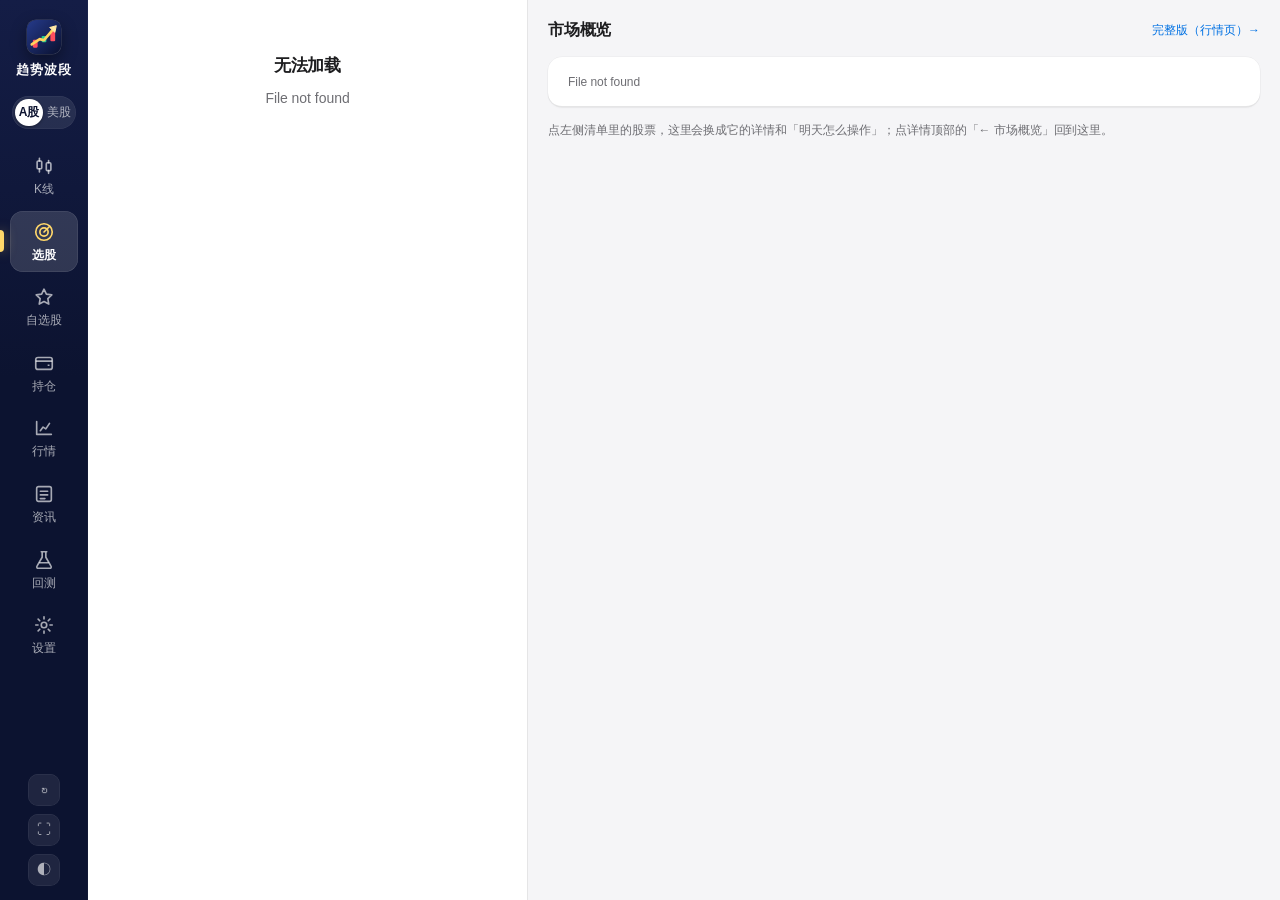
==== index.html @ 464e56fb "[FEAT]重做启动画面：一个镜头讲趋势波段，金光画出趋势线、K线依次长起、镜头拉远显出图标 - 开场约3秒，由脚本按时间逐帧绘制：光点沿趋势线推进，K线随光点依次长出，箭头点亮后镜头拉远，图标底板浮" ====
<!DOCTYPE html>
<html lang="zh-CN">
<head>
<meta charset="utf-8">
<meta name="viewport" content="width=device-width, initial-scale=1, viewport-fit=cover">
<title>股票 · 趋势波段</title>
<meta name="theme-color" content="#f2f4f8">
<meta name="author" content="林上升 &lt;linshangsheng1987@gmail.com&gt;">
<meta name="description" content="股票 · 趋势波段：A 股 + 美股的宽基择时、低风险组合与波段工具（个人研究，本地运行）。作者 林上升">
<link rel="manifest" href="manifest.json">
<link rel="icon" href="favicon.svg" type="image/svg+xml">
<link rel="alternate icon" href="icons/favicon-32.png" sizes="32x32" type="image/png">
<link rel="apple-touch-icon" href="icons/apple-touch-icon.png">
<link rel="stylesheet" href="css/style.css">
<style>
/* 从启动画面（splash.html）跳过来时：先盖一层与启动画面最后一帧完全一样的画面（图标 120px、名字 28px、同样的底色和位置），首屏渲染好再淡出，不会闪、也看不出换了页面 */
#boot { position: fixed; inset: 0; z-index: 9999; display: none; flex-direction: column; align-items: center; justify-content: center; gap: 22px;
  background: radial-gradient(900px 560px at 50% 42%, #16245a 0%, #0b1332 55%, #060a1c 100%); transition: opacity .6s ease; }
html.splash #boot { display: flex; }
#boot img { width: 120px; height: 120px; border-radius: 27.2px; box-shadow: 0 14px 34px rgba(0,0,0,.45), 0 0 48px rgba(255,190,80,.14); }
#boot b { height: 36px; line-height: 36px; font: 600 28px/36px "SF Pro Display", "Microsoft YaHei UI", "Microsoft YaHei", "PingFang SC", "Segoe UI", system-ui, sans-serif; letter-spacing: .24em; padding-left: .24em; color: #f5f6fa; }
#boot.hide { opacity: 0; pointer-events: none; }
@media (max-width: 640px) { #boot img { width: 104px; height: 104px; border-radius: 23.6px; } #boot b { font-size: 24px; } }
</style>
<script>
if (/[?&]splash=1/.test(location.search)) {
  document.documentElement.classList.add('splash');
  setTimeout(function () { var b = document.getElementById('boot'); if (b) b.classList.add('hide'); }, 6000);   // 兜底：脚本出错也不会一直挡着
}
</script>
</head>
<body>
<div id="boot" aria-hidden="true"><img src="icon.svg" alt=""><b>趋势波段</b></div>
<div id="app" class="app" data-view="screener">
  <nav class="nav" id="nav" aria-label="主导航">
    <div class="brand" title="股票 · 趋势波段 · 作者 林上升（点这里看「关于」）" role="button" tabindex="0">
      <img src="favicon.svg" width="24" height="24" alt="" aria-hidden="true">
      <span>趋势波段</span>
    </div>
    <div class="market-switch" role="tablist" aria-label="市场">
      <button data-market="CN" class="on" role="tab">A股</button>
      <button data-market="US" role="tab">美股</button>
    </div>
    <a href="#/kline" data-nav="kline"><i data-ico="candle"></i><span>K线</span></a>
    <a href="#/screener" data-nav="screener"><i data-ico="radar"></i><span>选股</span></a>
    <a href="#/watchlist" data-nav="watchlist"><i data-ico="star"></i><span>自选股</span></a>
    <a href="#/portfolio" data-nav="portfolio"><i data-ico="wallet"></i><span>持仓</span></a>
    <a href="#/market" data-nav="market"><i data-ico="chart"></i><span>行情</span></a>
    <a href="#/news" data-nav="news"><i data-ico="news"></i><span>资讯</span></a>
    <a href="#/backtest" data-nav="backtest"><i data-ico="flask"></i><span>回测</span></a>
    <a href="#/settings" data-nav="settings"><i data-ico="gear"></i><span>设置</span></a>
    <div class="nav-foot">
      <span class="badge demo" id="demo-badge" hidden title="当前使用合成演示数据，不代表真实行情">演示数据</span>
      <button class="icon-btn" id="reload-btn" title="刷新页面（软件更新后点这里，不用 Ctrl+F5）" aria-label="刷新页面">↻</button>
      <button class="icon-btn" id="fs-btn" title="全屏" aria-label="切换全屏">⛶</button>
      <button class="icon-btn" id="theme-btn" title="切换深色 / 浅色" aria-label="切换主题">◐</button>
    </div>
  </nav>

  <main class="main" id="main">
    <section class="col-list" id="col-list"></section>
    <section class="col-detail" id="col-detail"></section>
    <section class="col-page" id="col-page"></section>
  </main>
</div>
<div id="toast-root" aria-live="polite"></div>
<div id="modal-root"></div>

<script src="vendor/lightweight-charts.standalone.production.js"></script>
<script type="module" src="js/app.js"></script>
</body>
</html>
---- css/style.css ----
/* 股票 App · 趋势波段 —— 手写 CSS，变量管理主题与涨跌色（需求书 4.4）
   涨跌配色随市场自适应：A股 红涨绿跌、美股 绿涨红跌；设置页可改为全局统一。涨跌始终配 +/- 符号，颜色只作辅助。
   视觉语言：深海军蓝导航栏（呼应 Logo 的海军蓝 + 金色）、浅灰画布 + 白色卡片、苹果蓝主色、半透明灰填充的控件、0.5px 发丝线、弹性缓动。
   层级：--canvas（页面底）< --bg（卡片 / 图表底，图表直接读 --bg）< --panel / --field（卡片里的次级底 / 控件填充）。
   圆角同心：卡片 14 → 卡片里的块 10 → 控件 8。 */
:root {
  color-scheme: light;
  --canvas: #f5f5f7; --canvas-glass: rgba(245,245,247,.82); --bg: #ffffff; --bg-glass: rgba(255,255,255,.80);
  --panel: #f6f6f8; --panel-2: #ececf0; --field: rgba(118,118,128,.12); --field-2: rgba(118,118,128,.20);
  --line: rgba(60,60,67,.13); --line-strong: rgba(60,60,67,.24);
  --text: #1d1d1f; --muted: #6e6e73; --faint: #a1a1a6; --accent: #0071e3; --accent-ink: #0058b9; --accent-soft: rgba(0,113,227,.10);
  --red: #d42a2d; --green: #0a8465; --flat: #8e8e93;      /* 红 / 绿 = 市场涨跌色（都压深到对比度 ≥ 4.5，小字在强光下也看得清）；「出错 / 风险」另用 --danger，不和 A 股的「涨」混在一起 */
  --red-soft: rgba(212,42,45,.10); --green-soft: rgba(10,132,101,.11); --good-soft: var(--green-soft);
  --danger: #b5124f; --bad-soft: rgba(181,18,79,.10);
  --warn: #b45309; --warn-soft: rgba(217,119,6,.12);
  --radius: 14px; --radius-sm: 10px; --radius-xs: 8px;
  --ring: 0 0 0 .5px rgba(0,0,0,.05);
  --shadow-sm: var(--ring), 0 1px 2px rgba(0,0,0,.04);
  --shadow: var(--ring), 0 2px 6px rgba(0,0,0,.05), 0 14px 36px rgba(0,0,0,.10);
  --seg-thumb: #ffffff; --seg-shadow: 0 1px 3px rgba(0,0,0,.14), 0 0 0 .5px rgba(0,0,0,.05);
  --font: -apple-system, BlinkMacSystemFont, "SF Pro Text", "Segoe UI Variable Text", "Segoe UI", "PingFang SC", "Microsoft YaHei UI", "Microsoft YaHei", "Noto Sans CJK SC", sans-serif;
  --mono: ui-monospace, "SF Mono", Consolas, monospace;
  --nav-bg: #0c1330; --nav-bg-2: #141d46; --nav-text: rgba(255,255,255,.64); --nav-hover: rgba(255,255,255,.08); --nav-on: rgba(255,255,255,.14); --gold: #ffd76a;
  --nav-w: 88px; --list-w: 440px;
  --ease: cubic-bezier(.32,.72,0,1); --spring: cubic-bezier(.34,1.4,.64,1);
  --hair: 1px;
}
@media (min-resolution: 2dppx) { :root { --hair: .5px; } }                     /* 高分屏用 0.5px 发丝线（苹果的细线质感） */
:root[data-theme="dark"] {
  color-scheme: dark;
  --canvas: #000000; --canvas-glass: rgba(0,0,0,.78); --bg: #1c1c1e; --bg-glass: rgba(28,28,30,.78);
  --panel: #242426; --panel-2: #2c2c2e; --field: rgba(118,118,128,.24); --field-2: rgba(118,118,128,.36);
  --line: rgba(255,255,255,.11); --line-strong: rgba(255,255,255,.22);
  --text: #f5f5f7; --muted: #9a9aa1; --faint: #636366; --accent: #3395ff; --accent-ink: #7ab8ff; --accent-soft: rgba(51,149,255,.17);
  --red: #ff6369; --green: #30d1a4; --flat: #8e8e93;
  --warn: #f0b14f; --warn-soft: rgba(240,177,79,.16); --red-soft: rgba(255,99,105,.16); --green-soft: rgba(48,209,164,.16); --good-soft: rgba(48,209,164,.16);
  --danger: #ff6b9a; --bad-soft: rgba(255,107,154,.16);
  --ring: 0 0 0 .5px rgba(255,255,255,.08);
  --shadow-sm: var(--ring); --shadow: var(--ring), 0 14px 40px rgba(0,0,0,.65);
  --seg-thumb: #636366; --seg-shadow: 0 1px 3px rgba(0,0,0,.4);
  --nav-bg: #05081a; --nav-bg-2: #0d1431;
}
/* 涨跌语义：data-up="red"（红涨绿跌）| "green"（绿涨红跌）；由 app.js 按市场 / 设置写入 */
:root, :root[data-up="red"] { --up: var(--red); --down: var(--green); --up-soft: var(--red-soft); --down-soft: var(--green-soft); }
:root[data-up="green"] { --up: var(--green); --down: var(--red); --up-soft: var(--green-soft); --down-soft: var(--red-soft); }

* { box-sizing: border-box; scrollbar-width: thin; scrollbar-color: var(--line-strong) transparent; -webkit-tap-highlight-color: transparent; }
*::-webkit-scrollbar { width: 10px; height: 10px; } *::-webkit-scrollbar-thumb { background: var(--line-strong); border-radius: 5px; border: 3px solid transparent; background-clip: content-box; }
*::-webkit-scrollbar-thumb:hover { background: var(--faint); background-clip: content-box; } *::-webkit-scrollbar-track { background: transparent; }
::selection { background: var(--accent-soft); }
html, body { height: 100%; margin: 0; }
html { -webkit-text-size-adjust: 100%; text-size-adjust: 100%; }
body { background: var(--canvas); color: var(--text); font: 14px/1.55 var(--font); letter-spacing: -.003em; -webkit-font-smoothing: antialiased; -moz-osx-font-smoothing: grayscale;
  font-variant-numeric: tabular-nums; text-rendering: optimizeLegibility; caret-color: var(--accent); }
button, input, select, textarea { font: inherit; color: inherit; letter-spacing: inherit; }
button { -webkit-user-select: none; user-select: none; touch-action: manipulation; }
a { color: var(--accent); text-decoration: none; touch-action: manipulation; }
a:hover { text-decoration: underline; text-underline-offset: 2.5px; text-decoration-thickness: 1px; }
:focus-visible { outline: 3px solid color-mix(in srgb, var(--accent) 38%, transparent); outline-offset: 1px; border-radius: 6px; }
.num, td.num, .tabnum { font-variant-numeric: tabular-nums; font-feature-settings: "tnum"; }
.up { color: var(--up); } .down { color: var(--down); } .flat { color: var(--flat); }
.muted { color: var(--muted); } .faint { color: var(--faint); } .small { font-size: 12px; } .tiny { font-size: 11px; }
.hidden, [hidden] { display: none !important; }
.row { display: flex; align-items: center; gap: 8px; } .row.wrap { flex-wrap: wrap; } .row.between { justify-content: space-between; }
.grow { flex: 1; min-width: 0; } .gap-s { gap: 4px; } .gap-l { gap: 16px; }
.mt { margin-top: 14px; } .mt-s { margin-top: 6px; } .mb { margin-bottom: 14px; }
p, .hint, .alert, .empty { text-wrap: pretty; } h1, h2, h3, .empty .big { text-wrap: balance; }

/* ---------- 布局：三栏（导航 / 列表 / 详情） ---------- */
.app { display: grid; grid-template-columns: var(--nav-w) 1fr; height: 100vh; height: 100dvh; }
.nav { display: flex; flex-direction: column; gap: 4px; padding: 14px 10px; background: linear-gradient(180deg, var(--nav-bg-2) 0%, var(--nav-bg) 42%); overflow-y: auto; color: var(--nav-text); scrollbar-width: none;
  box-shadow: inset -.5px 0 0 rgba(255,255,255,.06); }
.nav::-webkit-scrollbar { display: none; }
.brand { display: flex; flex-direction: column; align-items: center; gap: 7px; font-weight: 700; font-size: 12.5px; letter-spacing: .1em; padding: 6px 4px 12px; color: #fff; cursor: pointer; border-radius: var(--radius-sm); transition: background .2s var(--ease); }
.brand:hover { background: var(--nav-hover); }
.brand svg { color: var(--gold); flex: none; }
.brand img { display: block; border-radius: 9px; flex: none; width: 34px; height: 34px; box-shadow: 0 0 0 .5px rgba(255,255,255,.2), 0 6px 16px rgba(0,0,0,.4); }
.market-switch { display: grid; grid-template-columns: 1fr 1fr; gap: 2px; background: rgba(255,255,255,.09); border-radius: 999px; padding: 3px; margin: 0 2px 12px; box-shadow: inset 0 0 0 .5px rgba(255,255,255,.08); }
.market-switch button { border: 0; background: transparent; padding: 4px 0; border-radius: 999px; cursor: pointer; font-size: 12px; color: var(--nav-text); transition: background .25s var(--ease), color .2s, box-shadow .25s; }
.market-switch button:hover { color: #fff; }
.market-switch button.on { background: #fff; color: #0c1330; font-weight: 700; box-shadow: 0 1px 3px rgba(0,0,0,.35); }
.nav a { position: relative; display: flex; flex-direction: column; align-items: center; gap: 3px; padding: 10px 4px 8px; border-radius: 13px; color: var(--nav-text); font-size: 12px; text-decoration: none; transition: background .2s var(--ease), color .2s, transform .12s; }
.nav a i { width: 22px; height: 22px; display: block; transition: transform .25s var(--spring); }
.nav a:hover { background: var(--nav-hover); color: #fff; text-decoration: none; }
.nav a:hover i { transform: translateY(-1px); }
.nav a:active { transform: scale(.96); }
.nav a.on { background: var(--nav-on); color: #fff; font-weight: 700; box-shadow: inset 0 0 0 .5px rgba(255,255,255,.14); }
.nav a.on i { color: var(--gold); }
.nav a.on::before { content: ''; position: absolute; left: -10px; top: 50%; width: 4px; height: 22px; margin-top: -11px; border-radius: 0 4px 4px 0; background: var(--gold); box-shadow: 0 0 12px rgba(255,215,106,.55); }
.nav a:focus-visible { outline-color: rgba(255,215,106,.7); }
.nav-foot { margin-top: auto; display: flex; flex-direction: column; align-items: center; gap: 8px; padding-top: 12px; }
.icon-btn { border: 0; background: rgba(255,255,255,.08); width: 32px; height: 32px; border-radius: 10px; cursor: pointer; color: var(--nav-text); transition: background .2s var(--ease), color .2s, transform .12s; box-shadow: inset 0 0 0 .5px rgba(255,255,255,.1); }
.icon-btn:hover { color: #fff; background: rgba(255,255,255,.16); } .icon-btn:active { transform: scale(.93); }

.main { display: grid; min-width: 0; min-height: 0; height: 100vh; height: 100dvh; overflow: hidden; }
[data-layout="split"] .main { grid-template-columns: minmax(320px, var(--list-w)) 1fr; }
[data-layout="page"] .main { grid-template-columns: 1fr; }
.col-list, .col-detail, .col-page { min-width: 0; min-height: 0; overflow-y: auto; overscroll-behavior: contain; -webkit-overflow-scrolling: touch; }
.col-list { background: var(--bg); border-right: var(--hair) solid var(--line); }
.col-detail, .col-page { background: var(--canvas); }
[data-layout="split"] .col-page, [data-layout="page"] .col-list, [data-layout="page"] .col-detail { display: none; }
.pane-head { position: sticky; top: 0; z-index: 5; background: var(--bg-glass); -webkit-backdrop-filter: saturate(1.8) blur(20px); backdrop-filter: saturate(1.8) blur(20px); border-bottom: var(--hair) solid var(--line); padding: 14px 18px; }
[data-layout="page"] .pane-head, .col-detail .pane-head { background: var(--canvas-glass); }
.pane-body { padding: 18px 20px 56px; animation: rise .42s var(--ease) both; }
@keyframes rise { from { opacity: 0; transform: translateY(8px); } }
h1, h2, h3 { margin: 0; font-weight: 700; } h1 { font-size: 22px; letter-spacing: -.022em; line-height: 1.25; } h2 { font-size: 16px; letter-spacing: -.014em; } h3 { font-size: 12px; color: var(--muted); font-weight: 600; letter-spacing: .02em; }
.page { max-width: 1200px; margin: 0 auto; }

/* ---------- 组件 ---------- */
.card { background: var(--bg); border-radius: var(--radius); padding: 16px 18px; box-shadow: var(--shadow-sm); }
.card.soft { background: var(--panel); box-shadow: none; }
.card + .card { margin-top: 14px; }
.card-title { display: flex; align-items: center; justify-content: space-between; margin-bottom: 12px; gap: 8px; }
.grid { display: grid; gap: 14px; } .grid.c2 { grid-template-columns: repeat(2, 1fr); } .grid.c3 { grid-template-columns: repeat(3, 1fr); } .grid.c4 { grid-template-columns: repeat(4, 1fr); }
.kv { display: flex; flex-direction: column; gap: 2px; } .kv .k { font-size: 11.5px; color: var(--muted); letter-spacing: .01em; } .kv .v { font-size: 16px; font-weight: 700; letter-spacing: -.012em; }

/* 按钮：默认 = 灰色半透明填充（跟随背景），主按钮 = 实心苹果蓝 */
.btn { border: 0; background: var(--field); color: var(--text); padding: 6px 14px; border-radius: var(--radius-xs); cursor: pointer; font-size: 13px; font-weight: 500; line-height: 1.45; transition: background .18s var(--ease), transform .12s var(--ease), filter .18s, opacity .18s; }
.btn:hover { background: var(--field-2); } .btn:active { transform: scale(.97); } .btn:disabled { opacity: .45; cursor: not-allowed; transform: none; }
.btn.primary { background: var(--accent); color: #fff; font-weight: 600; box-shadow: 0 1px 2px color-mix(in srgb, var(--accent) 45%, transparent), inset 0 .5px 0 rgba(255,255,255,.25); }
.btn.primary:hover { background: var(--accent); filter: brightness(1.08); }
.btn.danger { color: var(--danger); } .btn.sm { padding: 3px 10px; font-size: 12px; border-radius: 7px; } .btn.ghost { background: transparent; color: var(--muted); }
.btn.ghost:hover { color: var(--text); background: var(--field); }
a.btn { display: inline-block; text-decoration: none; }

/* 输入：灰色填充、无描边，聚焦时出现苹果蓝外圈 */
input[type=text], input[type=number], input[type=date], input[type=password], input[type=search], select, textarea {
  border: var(--hair) solid transparent; background: var(--field); border-radius: var(--radius-xs); padding: 6px 10px; min-width: 0; min-height: 31px; transition: border-color .18s, box-shadow .18s, background .18s; }
input[type=text]:hover, input[type=number]:hover, input[type=date]:hover, input[type=password]:hover, input[type=search]:hover, select:hover, textarea:hover { background: var(--field-2); }
input:focus, select:focus, textarea:focus { outline: none; border-color: var(--accent); background: var(--bg); box-shadow: 0 0 0 3.5px var(--accent-soft); }
input::placeholder, textarea::placeholder { color: var(--faint); }
select { appearance: none; -webkit-appearance: none; padding-right: 28px; cursor: pointer;
  background-image: url("data:image/svg+xml,%3Csvg xmlns='http://www.w3.org/2000/svg' width='10' height='6' fill='none' stroke='%238e8e93' stroke-width='1.6' stroke-linecap='round' stroke-linejoin='round'%3E%3Cpath d='M1 1l4 4 4-4'/%3E%3C/svg%3E");
  background-repeat: no-repeat; background-position: right 10px center; }
select:focus { background-image: url("data:image/svg+xml,%3Csvg xmlns='http://www.w3.org/2000/svg' width='10' height='6' fill='none' stroke='%238e8e93' stroke-width='1.6' stroke-linecap='round' stroke-linejoin='round'%3E%3Cpath d='M1 1l4 4 4-4'/%3E%3C/svg%3E"); background-repeat: no-repeat; background-position: right 10px center; }
label.f { display: flex; flex-direction: column; gap: 5px; font-size: 12px; color: var(--muted); }
label.chk { display: inline-flex; align-items: center; gap: 7px; font-size: 13px; color: var(--text); cursor: pointer; }
input[type=checkbox], input[type=radio] { appearance: none; -webkit-appearance: none; flex: none; width: 17px; height: 17px; margin: 0; display: inline-grid; place-content: center; cursor: pointer;
  background: var(--bg); border: 1.5px solid var(--line-strong); border-radius: 5px; transition: background .15s, border-color .15s, transform .12s var(--spring); }
input[type=radio] { border-radius: 50%; }
input[type=checkbox]:hover, input[type=radio]:hover { border-color: var(--faint); } input[type=checkbox]:active, input[type=radio]:active { transform: scale(.9); }
input[type=checkbox]:checked, input[type=radio]:checked { background: var(--accent); border-color: var(--accent); }
input[type=checkbox]:checked::after { content: ''; width: 9px; height: 5px; border-left: 2px solid #fff; border-bottom: 2px solid #fff; transform: rotate(-45deg) translate(.5px, -.5px); }
input[type=radio]:checked::after { content: ''; width: 6px; height: 6px; border-radius: 50%; background: #fff; }
input[type=checkbox]:disabled, input[type=radio]:disabled { opacity: .45; cursor: not-allowed; }
input[type=checkbox]:focus-visible, input[type=radio]:focus-visible { outline-offset: 2px; border-radius: 5px; }
input[type=radio]:focus-visible { border-radius: 50%; }

.badge { display: inline-block; padding: 1px 8px; border-radius: 999px; font-size: 11.5px; line-height: 1.6; font-weight: 500; background: var(--field); color: var(--muted); white-space: nowrap; }
.badge.ok { background: var(--good-soft); color: var(--green); } .badge.warn { background: var(--warn-soft); color: var(--warn); }
.badge.bad { background: var(--bad-soft); color: var(--danger); } .badge.demo { background: var(--gold); color: #4a3500; font-weight: 700; }
.badge.accent { background: var(--accent-soft); color: var(--accent-ink); }
.tag { display: inline-block; padding: 0 7px; border-radius: 5px; font-size: 11px; line-height: 1.7; background: var(--accent-soft); color: var(--accent-ink); margin: 1px 3px 1px 0; white-space: nowrap; }
.tag.gray { background: var(--field); color: var(--muted); }
.tabs { display: flex; gap: 2px; border-bottom: var(--hair) solid var(--line); margin-bottom: 14px; overflow-x: auto; overflow-y: hidden; scrollbar-width: none; } .tabs::-webkit-scrollbar { display: none; }
.tabs button { position: relative; border: 0; background: transparent; padding: 9px 14px; cursor: pointer; color: var(--muted); white-space: nowrap; font-size: 13.5px; transition: color .2s; }
.tabs button::after { content: ''; position: absolute; left: 10px; right: 10px; bottom: 0; height: 2.5px; border-radius: 2px 2px 0 0; background: var(--accent); transform: scaleX(0); transition: transform .3s var(--ease); }
.tabs button:hover { color: var(--text); }
.tabs button.on { color: var(--text); font-weight: 700; } .tabs button.on::after { transform: scaleX(1); }
.seg { display: inline-flex; background: var(--field); border-radius: 9px; padding: 2px; }
.seg button { border: 0; background: transparent; padding: 3px 12px; border-radius: 7px; cursor: pointer; font-size: 12px; color: var(--muted); transition: background .22s var(--ease), color .2s, box-shadow .22s; }
.seg button:hover { color: var(--text); }
.seg button.on { background: var(--seg-thumb); color: var(--text); box-shadow: var(--seg-shadow); font-weight: 600; }
.alert { padding: 11px 15px; border-radius: var(--radius-sm); font-size: 13px; background: var(--panel); line-height: 1.6; }
.alert.warn { background: var(--warn-soft); color: var(--text); } .alert.bad { background: var(--bad-soft); }
.alert.ok { background: var(--good-soft); } .alert.info { background: var(--accent-soft); }
.empty { text-align: center; color: var(--muted); padding: 52px 24px; line-height: 1.7; } .empty .big { font-size: 17px; font-weight: 700; letter-spacing: -.014em; color: var(--text); margin-bottom: 6px; }
.spinner { width: 14px; height: 14px; border: 2px solid var(--field-2); border-top-color: var(--muted); border-radius: 50%; animation: spin .7s linear infinite; display: inline-block; vertical-align: -2px; }
@keyframes spin { to { transform: rotate(360deg); } }
.progress { height: 6px; background: var(--field); border-radius: 3px; overflow: hidden; } .progress > div { height: 100%; background: var(--accent); border-radius: 3px; transition: width .4s var(--ease); }

/* 表格：表头小而淡，行与行之间只有一条细线，悬停整行轻微变色 */
table { border-collapse: collapse; width: 100%; font-size: 13px; }
th { text-align: left; font-weight: 500; color: var(--muted); font-size: 11.5px; letter-spacing: .02em; padding: 8px 10px; border-bottom: var(--hair) solid var(--line-strong); white-space: nowrap; }
td { padding: 10px; border-bottom: var(--hair) solid var(--line); vertical-align: middle; }
th:first-child, td:first-child { padding-left: 12px; } th:last-child, td:last-child { padding-right: 12px; }
tbody tr:last-child td { border-bottom: 0; }
th.r, td.r { text-align: right; } td.num { text-align: right; font-variant-numeric: tabular-nums; }
tbody tr { transition: background .15s; } tbody tr:hover { background: var(--panel); } tr.sel { background: var(--accent-soft) !important; }
tbody tr:hover td:first-child { border-top-left-radius: 8px; border-bottom-left-radius: 8px; } tbody tr:hover td:last-child { border-top-right-radius: 8px; border-bottom-right-radius: 8px; }
.tbl-wrap { overflow-x: auto; }

/* 列表行（观察清单 / 自选 / 持仓）：像访达的侧栏，选中项是一块圆角高亮，行与行之间是内缩的细线 */
.list-item { position: relative; display: block; width: calc(100% - 20px); margin: 0 10px; text-align: left; border: 0; background: transparent; padding: 11px 12px; border-radius: 12px; cursor: pointer; transition: background .15s; }
.list-item:first-child { margin-top: 6px; } .list-item:last-child { margin-bottom: 8px; }
.list-item + .list-item::before { content: ''; position: absolute; top: 0; left: 12px; right: 12px; height: var(--hair); background: var(--line); }
.list-item:hover { background: var(--panel); } .list-item:active { background: var(--panel-2); }
.list-item.sel { background: var(--accent-soft); } .list-item.sel::before, .list-item.sel + .list-item::before, .list-item:hover::before, .list-item:hover + .list-item::before { opacity: 0; }
.list-item .t1 { display: flex; align-items: baseline; gap: 8px; } .list-item .name { font-weight: 700; font-size: 14.5px; letter-spacing: -.01em; } .list-item .code { color: var(--muted); font-size: 12px; }
.list-item .t2 { display: flex; gap: 12px; margin-top: 4px; font-size: 12px; color: var(--muted); flex-wrap: wrap; }
.list-item.dim { opacity: .55; }
.group-h { padding: 9px 20px 7px; font-size: 11.5px; font-weight: 600; letter-spacing: .04em; color: var(--muted); background: var(--panel); display: flex; justify-content: space-between; }
.score { font-weight: 800; font-size: 15.5px; letter-spacing: -.01em; font-variant-numeric: tabular-nums; }
.pill-state { display: inline-flex; align-items: center; gap: 5px; padding: 2px 10px; border-radius: 999px; font-size: 12px; font-weight: 700; }
.pill-state.NORMAL { background: var(--good-soft); color: var(--green); } .pill-state.CAUTION, .pill-state.UNKNOWN { background: var(--warn-soft); color: var(--warn); } .pill-state.DEFENSIVE { background: var(--bad-soft); color: var(--danger); }
.status-bar { display: grid; grid-template-columns: repeat(2, minmax(0, 1fr)); gap: 10px 16px; padding: 12px 20px; border-bottom: var(--hair) solid var(--line); background: var(--panel); }
.status-bar .cell { display: flex; flex-direction: column; gap: 2px; min-width: 0; } .status-bar .cell .k { font-size: 11.5px; color: var(--muted); }
.status-bar .cell:last-child { grid-column: 1 / -1; }
.status-bar .cell .v { font-size: 13px; font-weight: 700; display: flex; align-items: center; gap: 6px; flex-wrap: wrap; }
.list-item.level-must { box-shadow: inset 3px 0 0 var(--danger); } .list-item.level-watch { box-shadow: inset 3px 0 0 var(--warn); }
.level-must { border-left: 3px solid var(--danger); } .level-watch { border-left: 3px solid var(--warn); } .level-ok { border-left: 3px solid transparent; }
.list-item[class*="level-"] { border-left: 0; }

/* 详情 */
.quote-head { display: flex; align-items: flex-end; justify-content: space-between; gap: 16px; flex-wrap: wrap; padding: 20px 20px 12px; }
.quote-head .price { font-size: 34px; font-weight: 700; line-height: 1.08; letter-spacing: -.03em; font-variant-numeric: tabular-nums; }
.chart-box { position: relative; background: var(--bg); } .chart-main { height: 400px; } .chart-sub { height: 130px; border-top: var(--hair) solid var(--line); }
.col-detail .chart-box { margin: 0 16px; border-radius: var(--radius); overflow: hidden; box-shadow: var(--shadow-sm); }
.chart-legend { position: absolute; left: 12px; top: 8px; z-index: 3; font-size: 11px; color: var(--muted); display: flex; gap: 10px; flex-wrap: wrap; pointer-events: none; font-variant-numeric: tabular-nums; }
.chart-tools { display: flex; gap: 8px; align-items: center; padding: 8px 20px; flex-wrap: wrap; }
.ind-grid { display: grid; grid-template-columns: repeat(auto-fill, minmax(116px, 1fr)); gap: 8px; }
.ind-grid .kv { background: var(--panel); border-radius: var(--radius-sm); padding: 9px 12px; }
.ind-grid .kv .v { font-size: 14.5px; }

/* 弹窗 / Toast */
#modal-root .overlay { position: fixed; inset: 0; background: rgba(0,0,0,.38); -webkit-backdrop-filter: blur(10px) saturate(1.2); backdrop-filter: blur(10px) saturate(1.2); display: flex; align-items: center; justify-content: center; z-index: 50; padding: 16px; animation: fade .2s ease-out; }
.modal { background: var(--bg); border-radius: 20px; box-shadow: var(--shadow); width: min(540px, 100%); max-height: 90vh; overflow: auto; padding: 24px 26px; animation: pop .38s var(--spring); }
@keyframes fade { from { opacity: 0; } } @keyframes pop { from { opacity: 0; transform: translateY(10px) scale(.96); } }
.modal h2 { margin-bottom: 14px; font-size: 18px; letter-spacing: -.02em; } .modal .actions { display: flex; justify-content: flex-end; gap: 8px; margin-top: 20px; }
.form-grid { display: grid; grid-template-columns: 1fr 1fr; gap: 14px; } .form-grid .full { grid-column: 1 / -1; }
#toast-root { position: fixed; right: 20px; bottom: 20px; display: flex; flex-direction: column; gap: 8px; z-index: 60; }
.toast { background: rgba(30,30,32,.86); -webkit-backdrop-filter: blur(20px) saturate(1.6); backdrop-filter: blur(20px) saturate(1.6); color: #fff; padding: 10px 18px; border-radius: 14px; font-size: 13px; box-shadow: 0 0 0 .5px rgba(255,255,255,.1), 0 10px 30px rgba(0,0,0,.28); max-width: 380px; animation: pop .38s var(--spring); }
:root[data-theme="dark"] .toast { background: rgba(235,235,240,.9); color: #111; }
.toast.bad { background: var(--danger); color: #fff; } .toast.ok { background: var(--green); color: #fff; }
#update-bar { position: fixed; left: 0; right: 0; margin-inline: auto; width: fit-content; bottom: 20px; z-index: 71; display: flex; gap: 12px; align-items: center; max-width: min(92vw, 640px);
  background: var(--bg-glass); -webkit-backdrop-filter: blur(20px) saturate(1.6); backdrop-filter: blur(20px) saturate(1.6); box-shadow: var(--shadow); border-radius: 16px; padding: 10px 14px; animation: pop .38s var(--spring); }
@media (max-width: 860px) { #update-bar { bottom: calc(76px + env(safe-area-inset-bottom)); } }
pre.code { background: var(--panel); border-radius: var(--radius-sm); padding: 12px 14px; font: 12px/1.55 var(--mono); overflow: auto; white-space: pre-wrap; margin: 0; }
details > summary { cursor: pointer; color: var(--muted); font-size: 12.5px; margin: 6px 0; list-style: none; transition: color .15s; } details > summary::-webkit-details-marker { display: none; } details > summary:hover { color: var(--text); }
details > summary::before, details.card > summary::before, .km-idx > summary::before { content: ''; display: inline-block; width: 6px; height: 6px; margin: 0 9px 1px 2px; border-right: 1.6px solid var(--faint); border-bottom: 1.6px solid var(--faint); transform: rotate(-45deg); transition: transform .25s var(--ease); vertical-align: middle; }
details[open] > summary::before, details.card[open] > summary::before, .km-idx[open] > summary::before { transform: rotate(45deg); }
.bar { height: 8px; border-radius: 4px; background: var(--field); position: relative; overflow: hidden; } .bar > i { position: absolute; left: 0; top: 0; bottom: 0; background: var(--accent); border-radius: 4px; }
.hint { font-size: 12px; color: var(--muted); line-height: 1.6; }

/* ---------- 移动端：单栏 + 底部 Tab ---------- */
@media (max-width: 860px) {
  .app { grid-template-columns: 1fr; grid-template-rows: 1fr auto; }
  .nav { grid-row: 2; flex-direction: row; background: var(--nav-bg); padding: 4px 6px calc(4px + env(safe-area-inset-bottom)); justify-content: space-around; overflow: visible; gap: 0; box-shadow: inset 0 .5px 0 rgba(255,255,255,.08); }
  .nav .brand, .nav-foot .badge { display: none; }
  .nav .market-switch { width: 76px; margin: 0; align-self: center; }
  .nav-foot { margin: 0; padding: 0; flex-direction: row; } .nav a { flex: 1; padding: 6px 2px 5px; font-size: 11px; }
  .nav a.on::before { left: 50%; top: 0; width: 22px; height: 3px; margin: 0 0 0 -11px; border-radius: 0 0 3px 3px; }
  .main { height: auto; min-height: 0; }
  [data-layout="split"] .main { grid-template-columns: 1fr; }
  [data-layout="split"][data-mobile="detail"] .col-list { display: none; }
  [data-layout="split"]:not([data-mobile="detail"]) .col-detail { display: none; }
  .col-list { border-right: 0; } .chart-main { height: 300px; } .grid.c4 { grid-template-columns: repeat(2, 1fr); } .grid.c3 { grid-template-columns: repeat(2, 1fr); }
  .form-grid { grid-template-columns: 1fr; } .quote-head .price { font-size: 28px; }
  .pane-head { padding: calc(12px + env(safe-area-inset-top)) 14px 12px; } .pane-body { padding: 16px 14px 40px; }
  .col-detail .chart-box { margin: 0 10px; }
  .mobile-top { display: flex !important; }
}
@media (pointer: coarse) {                                              /* 触屏：可点区域不小于 40px */
  .btn, input[type=text], input[type=number], input[type=date], input[type=password], input[type=search], select { min-height: 40px; }
  .btn.sm { min-height: 32px; } .seg button { padding: 6px 12px; } .tabs button { padding: 12px 14px; }
  .list-item { padding: 13px 12px; } input[type=checkbox], input[type=radio] { width: 20px; height: 20px; }
}
.desk-top { padding: 10px 20px 0; } @media (max-width: 899px) { .desk-top { display: none; } }
.overview .mkt-brief { border-radius: var(--radius); box-shadow: var(--shadow-sm); }
.mobile-top { display: none; align-items: center; gap: 8px; padding: 8px 12px; border-bottom: var(--hair) solid var(--line); background: var(--bg); }
@media (prefers-reduced-motion: reduce) { * { animation: none !important; transition: none !important; } }
.flash { animation: flash .9s ease-out; } @keyframes flash { from { background: var(--accent-soft); } to { background: transparent; } }

/* 行情页 / 资讯页 */
.idx-card { background: var(--bg); border-radius: var(--radius); padding: 14px 16px; box-shadow: var(--shadow-sm); transition: box-shadow .25s var(--ease), transform .25s var(--ease); }
.idx-card:hover { box-shadow: var(--shadow); transform: translateY(-2px); }
.idx-card .nm { font-size: 12px; color: var(--muted); } .idx-card .px { font-size: 22px; font-weight: 700; letter-spacing: -.02em; font-variant-numeric: tabular-nums; }
.heat { display: grid; grid-template-columns: 1fr 60px 60px 60px 56px; gap: 6px; align-items: center; padding: 7px 0; border-bottom: var(--hair) solid var(--line); font-size: 13px; }
.heat .bar-wrap { position: relative; height: 16px; background: var(--field); border-radius: 4px; overflow: hidden; }
.heat .bar-wrap i { position: absolute; top: 0; bottom: 0; }
.ev-row { display: grid; grid-template-columns: 78px 1fr; gap: 12px; padding: 12px 0; border-bottom: var(--hair) solid var(--line); }
.ev-row .when { font-size: 12px; color: var(--muted); font-variant-numeric: tabular-nums; }
.ev-row .ttl { font-weight: 600; letter-spacing: -.005em; } .ev-row .meta { display: flex; gap: 6px; flex-wrap: wrap; align-items: center; margin-top: 4px; font-size: 12px; color: var(--muted); }
.lvl1 { background: var(--good-soft); color: var(--green); } .lvl2 { background: var(--accent-soft); color: var(--accent-ink); } .lvl3 { background: var(--field); color: var(--muted); }
.sent { display: inline-block; width: 8px; height: 8px; border-radius: 50%; } .sent.pos { background: var(--up); } .sent.neg { background: var(--down); }
.live-dot { display: inline-block; width: 7px; height: 7px; border-radius: 50%; background: var(--green); margin-right: 4px; animation: pulse 1.5s infinite; }
@keyframes pulse { 50% { opacity: .3; } }
@media (max-width: 860px) { .nav a { font-size: 10px; } .heat { grid-template-columns: 1fr 52px 52px 52px; } .heat .hide-m { display: none; } }

/* 首次使用引导 */
.onboard { padding: 22px 20px; }
.onb-step { display: flex; gap: 14px; padding: 16px; margin-top: 12px; border-radius: var(--radius); background: var(--bg); box-shadow: var(--shadow-sm); }
.onb-n { flex: 0 0 28px; height: 28px; border-radius: 50%; background: var(--accent); color: #fff; font-weight: 800; display: flex; align-items: center; justify-content: center; }

/* 首页「明天要做什么」行动卡 */
.act-card { margin: 14px 14px 6px; padding: 14px 16px; border-radius: 18px; background: linear-gradient(135deg, var(--accent-soft) 0%, transparent 72%), var(--bg); box-shadow: 0 0 0 .5px color-mix(in srgb, var(--accent) 28%, transparent), var(--shadow-sm); }
.act-line { position: relative; display: flex; gap: 10px; padding: 9px 8px; border-radius: 10px; margin-top: 2px; transition: background .15s; }
.act-line + .act-line::before { content: ''; position: absolute; top: -1.5px; left: 8px; right: 8px; height: var(--hair); background: var(--line); }
.act-line.link { cursor: pointer; } .act-line.link:hover { background: var(--panel); } .act-line.link:active { background: var(--panel-2); }
.act-ico { font-size: 17px; line-height: 22px; }
.act-t { font-size: 11.5px; color: var(--muted); } .act-b { font-size: 13.5px; font-weight: 700; line-height: 1.5; letter-spacing: -.008em; }

/* 观察清单：每只股票的操作计算 */
.op-line { margin-top: 6px; padding: 7px 11px; border-radius: 9px; background: var(--accent-soft); font-size: 12px; line-height: 1.65; }
.op-line.bad { background: var(--bad-soft); }
.plan-card { margin: 14px 20px 0; }
.exec-card { border-radius: var(--radius-sm); padding: 11px 13px; margin-top: 8px; display: flex; flex-direction: column; gap: 3px; background: var(--panel); }
.tmr-box { padding: 4px 4px 8px 18px; } tr.tmr > td { background: var(--panel); }
table.mini.plan tr.no td { color: var(--muted); }
.open-plan { margin-top: 6px; padding: 5px 10px 7px; border: var(--hair) dashed var(--line-strong); border-radius: 9px; }
.open-plan table.mini td { padding: 2px 6px; border-bottom: 0; font-size: 12px; }

/* 市场温度（冷→热色阶，与涨跌红绿无关）与宽基指数择时 */
:root { --z0: #2f7ed8; --z1: #7fb2ea; --z2: #b9bcc2; --z3: #f0a54a; --z4: #e5383b; }
:root[data-theme="dark"] { --z0: #5b9cf0; --z1: #3f6ea8; --z2: #5c616b; --z3: #c8862f; --z4: #ff6369; }
.gauge { position: relative; display: flex; height: 10px; border-radius: 5px; overflow: visible; margin-top: 4px; }
.gauge > i { display: block; height: 100%; } .gauge > i:first-child { border-radius: 5px 0 0 5px; } .gauge > i:last-of-type { border-radius: 0 5px 5px 0; }
.gauge > i.z0 { background: var(--z0); } .gauge > i.z1 { background: var(--z1); } .gauge > i.z2 { background: var(--z2); } .gauge > i.z3 { background: var(--z3); } .gauge > i.z4 { background: var(--z4); }
.gauge > b { position: absolute; top: -4px; width: 4px; height: 18px; margin-left: -2px; border-radius: 2px; background: var(--text); box-shadow: 0 0 0 2px var(--bg), 0 2px 6px rgba(0,0,0,.25); transition: left .5s var(--ease); }
.zone-pill { display: inline-block; padding: 1px 10px; border-radius: 999px; font-size: 12px; font-weight: 700; color: #fff; white-space: nowrap; }
.zone-pill.z0 { background: var(--z0); } .zone-pill.z1 { background: var(--z1); } .zone-pill.z2 { background: var(--z2); color: var(--text); } .zone-pill.z3 { background: var(--z3); } .zone-pill.z4 { background: var(--z4); }
.mkt-brief { padding: 14px 20px; border-bottom: var(--hair) solid var(--line); background: var(--bg); }
.mkt-brief .k { font-size: 11.5px; color: var(--muted); }
.rank-badge { display: inline-block; margin-left: 4px; padding: 0 5px; border-radius: 4px; font-size: 10px; font-weight: 700; background: var(--field); color: var(--muted); vertical-align: 1px; }
.rank-badge.ok { background: var(--good-soft); color: var(--green); }
.big-num { font-size: 38px; font-weight: 700; line-height: 1.05; letter-spacing: -.035em; font-variant-numeric: tabular-nums; }
table.mini { width: 100%; border-collapse: collapse; font-size: 12.5px; }
table.mini th { font-weight: 500; color: var(--muted); font-size: 11.5px; text-align: left; padding: 5px 8px; border-bottom: var(--hair) solid var(--line-strong); }
table.mini td { padding: 6px 8px; border-bottom: var(--hair) solid var(--line); vertical-align: top; }
table.mini th.r, table.mini td.r { text-align: right; }
table.mini tr.hl td { background: var(--accent-soft); }

/* 窄屏（手机）：「明天怎么操作」表改成每行一张小卡片，文字不再被挤成一字一行 */
@media (max-width: 640px) {
  table.mini.plan thead { display: none; }
  table.mini.plan tr { display: grid; grid-template-columns: 1fr 1fr 1fr; gap: 2px 8px; padding: 9px 2px; border-bottom: var(--hair) solid var(--line); }
  table.mini.plan td { border: 0; padding: 0; text-align: left !important; white-space: normal !important; }
  table.mini.plan td.c-case { grid-column: 1 / 3; font-weight: 700; }
  table.mini.plan td.c-open { grid-column: 3; text-align: right !important; }
  table.mini.plan td.c-act { grid-column: 1 / -1; color: var(--muted); }
  table.mini.plan td.c-n::before, table.mini.plan td.c-cost::before, table.mini.plan td.c-loss::before { content: attr(data-label); color: var(--muted); font-weight: 400; }
  table.mini.plan td.c-n { font-weight: 700; }
  .plan-card { margin: 12px 12px 0; padding: 12px; }
  .act-card { margin: 10px 10px 4px; }
}
@media (max-width: 899px) {
  .nav a span { white-space: nowrap; font-size: 10.5px; }
  #fs-btn { display: none; }                      /* 手机上不需要全屏按钮 */
}

/* 低风险组合（选股页标签 + 回测页） */
.fp-head .fp-headline { font-size: 14.5px; font-weight: 700; margin-top: 6px; line-height: 1.55; letter-spacing: -.008em; }
.fp-kv .kv .v { font-size: 14.5px; }
table.mini tr.link { cursor: pointer; } table.mini tr.link:hover td { background: var(--panel); }
.fp-list td { vertical-align: middle; } .fp-list .fp-ind { max-width: 150px; overflow: hidden; text-overflow: ellipsis; white-space: nowrap; }
.fp-op .link { cursor: pointer; } .fp-op .link:hover b { color: var(--accent); }
.fp-rules summary { font-size: 13px; }
.fp-ev .card-title { flex-wrap: wrap; gap: 2px 10px; }
table.fp-cmp th[colspan] { text-align: center; border-bottom: 0; padding-bottom: 0; }
table.fp-cmp td:first-child { white-space: nowrap; }
.fp-ev.compact .grid.c2.mt { grid-template-columns: 1fr; }
@media (max-width: 640px) {
  .fp-kv { grid-template-columns: 1fr 1fr; }
  .fp-ev .grid.c2 { grid-template-columns: 1fr; }
}
/* 关于 */
.about-head { display: flex; align-items: center; gap: 16px; }
.about-head img { border-radius: 18px; box-shadow: 0 0 0 .5px rgba(0,0,0,.1), 0 10px 26px rgba(20,30,80,.3); }
.about-name { font-size: 22px; font-weight: 700; letter-spacing: -.022em; }
.about-hr { border: 0; border-top: var(--hair) solid var(--line); margin: 18px 0; }
/* 导航栏 Logo（彩色图标，不随主题变色） */
/* 美股关键统计 */
.ks-focus { display: grid; grid-template-columns: repeat(2, minmax(0, 1fr)); gap: 12px; }
.ks-block { border-radius: var(--radius-sm); padding: 12px 14px; background: var(--panel); }
.ks-head { font-size: 14.5px; font-weight: 700; margin: 4px 0; line-height: 1.45; letter-spacing: -.01em; }
.ks-ul { margin: 4px 0 0; padding-left: 16px; font-size: 12px; line-height: 1.65; color: var(--muted); }
.ks-all { display: grid; grid-template-columns: repeat(auto-fill, minmax(230px, 1fr)); gap: 16px; }
.ks-grp { display: flex; flex-direction: column; gap: 2px; }
.ks-kv { display: flex; justify-content: space-between; gap: 8px; font-size: 12px; padding: 4px 0; border-bottom: var(--hair) solid var(--line); } .ks-kv b { text-align: right; }
.ks-grid { display: grid; grid-template-columns: 1fr 1fr; gap: 8px 16px; margin-top: 6px; }
.ks-c { display: flex; flex-direction: column; gap: 1px; } .ks-c .k { font-size: 11.5px; color: var(--muted); } .ks-c .v { font-size: 13px; font-weight: 700; }
.ks-pos { position: relative; height: 6px; width: 64px; margin-left: auto; border-radius: 3px; background: var(--field); } .ks-pos i { position: absolute; top: -2px; width: 4px; height: 10px; border-radius: 2px; background: var(--accent); transform: translateX(-2px); }
@media (max-width: 640px) { .ks-focus { grid-template-columns: 1fr; } }
/* 行情页顶部合成图（K 线 + 市场温度 + 恐慌指数） */
.combo-wrap { position: relative; }
.combo-wrap + .combo-wrap { border-top: var(--hair) dashed var(--line-strong); }
.combo-legend { font-size: 12px; padding: 6px 2px 2px; min-height: 20px; display: flex; flex-wrap: wrap; gap: 4px 8px; align-items: baseline; }
.combo-pane { width: 100%; }
.combo .card-title { flex-wrap: wrap; gap: 6px; } .combo .seg button { white-space: nowrap; }
.qv-row + .qv-row { border-top: var(--hair) dashed var(--line-strong); padding-top: 12px; }
/* VIX */
.vix-zones { display: grid; grid-template-columns: repeat(6, 1fr); gap: 4px; }
.vix-zones .vz { display: flex; flex-direction: column; align-items: center; padding: 6px 2px; border-radius: 9px; color: #fff; font-size: 11px; opacity: .45; transition: opacity .25s, transform .3s var(--spring); }
.vix-zones .vz.on { opacity: 1; box-shadow: 0 0 0 2px var(--bg), 0 0 0 4px currentColor; transform: translateY(-1px); } .vix-zones .vz b { font-size: 12px; }
.vix .big-num { font-size: 34px; }
@media (max-width: 640px) { .vix-zones { grid-template-columns: repeat(3, 1fr); } }
/* 关键均线 */
.km-idx > summary { list-style: none; cursor: pointer; } .km-idx > summary::-webkit-details-marker { display: none; }
.km-sum { display: inline-flex; flex-wrap: wrap; align-items: center; gap: 4px 10px; }
.km-head { color: var(--text); }
.km-tbl td.km-adv { min-width: 260px; line-height: 1.55; }
.km-brief { padding-top: 10px; border-top: var(--hair) solid var(--line); }
.km-row { display: flex; align-items: center; gap: 8px; margin-top: 6px; } .km-row .km-nm { min-width: 76px; font-size: 13px; font-weight: 700; }
@media (max-width: 640px) {             /* 手机：每条均线一张小卡片 */
  table.km-tbl thead { display: none; }
  table.km-tbl tr { display: grid; grid-template-columns: 1.1fr 1fr 0.9fr 0.9fr; gap: 2px 8px; padding: 10px 2px; border-bottom: var(--hair) solid var(--line); }
  table.km-tbl td { border: 0; padding: 0; }
  table.km-tbl td.c-trig { grid-column: 1 / -1; text-align: left; }
  table.km-tbl td.c-trig::before { content: attr(data-label); color: var(--muted); }
  table.km-tbl td.c-adv { grid-column: 1 / -1; min-width: 0; }
  table.km-tbl tr.hl { background: var(--accent-soft); border-radius: 9px; } table.km-tbl tr.hl td { background: transparent; }
}
/* 选股页 6 个标签：收紧间距、隐藏横向滚动条（窄屏仍可左右滑） */
.col-list .tabs { padding: 0 12px; }
.col-list .tabs button { padding: 10px 4px; flex: 1 1 auto; }
@media (max-width: 640px) { .col-list .tabs button { padding: 10px 4px; font-size: 12.5px; } }

/* K线页：指数 K 线 + 右侧筹码分布 */
.kl-tools { margin-bottom: 12px; }
.kl-quote { display: flex; align-items: baseline; flex-wrap: wrap; gap: 4px 14px; padding: 2px 2px 4px; }
.kl-quote .kl-name { font-size: 17px; letter-spacing: -.012em; } .kl-quote .kl-px { font-size: 26px; font-weight: 700; letter-spacing: -.025em; }
.kl-quote .kl-sep { flex: 1 1 0; }
.kl-ma { display: flex; flex-wrap: wrap; gap: 2px 14px; font-size: 12px; padding: 0 2px 8px; }
.kl-grid { display: flex; align-items: stretch; border-radius: var(--radius-sm); overflow: hidden; box-shadow: 0 0 0 var(--hair) var(--line); }
.kl-main { flex: 1 1 auto; min-width: 0; height: 440px; position: relative; }
.kl-tags { position: absolute; inset: 0; pointer-events: none; z-index: 4; overflow: hidden; }
.kl-tag { position: absolute; padding: 0 5px; border-radius: 4px; font-size: 10px; line-height: 14px; font-weight: 700; letter-spacing: 0; box-shadow: 0 0 0 1px rgba(255,255,255,.55), 0 1px 3px rgba(0,0,0,.3); }
.kl-chips { flex: 0 0 200px; width: 200px; height: 440px; position: relative; background: var(--bg); border-left: var(--hair) solid var(--line); }
.kl-chips canvas { position: absolute; inset: 0; }
.kl-stats { display: grid; grid-template-columns: repeat(6, minmax(0, 1fr)); gap: 12px; margin-top: 14px; padding-top: 12px; border-top: var(--hair) solid var(--line); }
@media (max-width: 900px) { .kl-chips { flex-basis: 130px; width: 130px; } .kl-stats { grid-template-columns: repeat(3, minmax(0, 1fr)); } }
@media (max-width: 640px) { .kl-main, .kl-chips { height: 340px; } .kl-chips { flex-basis: 96px; width: 96px; } .kl-quote .kl-sep { display: none; } .kl-stats { grid-template-columns: repeat(2, minmax(0, 1fr)); } }

/* 恐慌日：宽基 ETF 的历史表现（窄列里一个对象一块，不用表格） */
.pe-item { padding: 10px 0; border-top: var(--hair) solid var(--line); } .pe-item:first-child { border-top: 0; }
.pe-row { display: grid; grid-template-columns: 40px 1fr; gap: 0 8px; margin-top: 5px; align-items: baseline; }
.pe-lab { font-size: 11.5px; color: var(--muted); } .pe-main { font-size: 13.5px; }

/* 资金流向：圆心分布（柔和版 5 档色：比「市场温度」略淡，大面积铺开时不刺眼） */
:root { --fl0: #4f8ccf; --fl1: #93bbe2; --fl2: #c4c7cd; --fl3: #efb066; --fl4: #e2504f; }
:root[data-theme="dark"] { --fl0: #5b95d6; --fl1: #4b7aa8; --fl2: #646973; --fl3: #c98a3b; --fl4: #f0635f; }
.fl-wrap { display: grid; grid-template-columns: minmax(0, 1.25fr) minmax(300px, 1fr); gap: 18px; align-items: start; }
.fl-chart { position: relative; } .fl-chart svg { display: block; max-height: 78vh; }
.fl-cell { cursor: pointer; outline: none; transition: opacity .25s var(--ease), filter .2s; transform-box: view-box; transform-origin: 360px 350px; }
.fl-cell path { transition: transform .22s var(--spring); transform-box: fill-box; transform-origin: center; }
.fl-chart svg.fl-anim .fl-cell { animation: flPop .55s var(--spring) both; animation-delay: calc(var(--i, 0) * 7ms); }
@keyframes flPop { from { opacity: 0; transform: scale(.86); } }
.fl-cell:hover, .fl-cell:focus-visible, .fl-cell.hov { filter: brightness(1.07) saturate(1.08) drop-shadow(0 3px 7px rgba(0, 0, 0, .28)); }
.fl-cell:hover path, .fl-cell:focus-visible path, .fl-cell.hov path { transform: scale(1.045); }
.fl-chart svg.has-hov .fl-cell:not(.hov) { opacity: .5; }
.fl-chart svg.has-sel .fl-cell:not(.sel):not(.hov) { opacity: .38; } .fl-chart svg.has-sel .fl-cell.sel { filter: drop-shadow(0 3px 8px rgba(0, 0, 0, .35)); } .fl-chart svg.has-sel .fl-cell.sel path { transform: scale(1.04); }
.fl-cell text { font-family: var(--font); letter-spacing: 0; }
.fl-tip { position: absolute; z-index: 6; max-width: 250px; padding: 9px 11px; border-radius: 10px; background: var(--bg-glass); -webkit-backdrop-filter: blur(14px); backdrop-filter: blur(14px); box-shadow: var(--shadow); font-size: 12px; line-height: 1.55; pointer-events: none; }
.fl-dot { flex: none; width: 9px; height: 9px; border-radius: 50%; }
.fl-legend { display: flex; flex-wrap: wrap; gap: 6px; margin-top: 12px; } .fl-legend span { display: inline-flex; align-items: center; gap: 6px; padding: 3px 10px 3px 8px; border-radius: 999px; background: var(--field); font-size: 12px; color: var(--muted); } .fl-legend i { width: 26px; height: 9px; border-radius: 5px; } .fl-legend .fl-hint { background: none; padding-left: 4px; }
.fl-hero { font-size: 34px; font-weight: 700; line-height: 1.15; letter-spacing: -.5px; margin-top: 2px; } .fl-hero-s { font-size: 14px; font-weight: 500; color: var(--muted); letter-spacing: 0; }
.fl-sum { margin: 8px 0 0; font-size: 14px; line-height: 1.6; }
.fl-mini { display: flex; flex-wrap: wrap; gap: 4px 16px; margin-top: 10px; font-size: 12px; color: var(--muted); } .fl-mini b { color: var(--text); font-weight: 600; }
.fl-row { display: grid; grid-template-columns: minmax(0, 1fr) 52px 38px 64px; gap: 8px; align-items: center; padding: 6px 8px; border-radius: 9px; cursor: pointer; font-size: 13px; transition: background .15s; } .fl-row.rk { grid-template-columns: 22px minmax(0, 1fr) 52px 38px 64px; }
.fl-row:hover, .fl-row.hov { background: var(--panel); } .fl-row.on { background: var(--accent-soft); }
.fl-row .fl-nm { display: flex; align-items: center; gap: 7px; overflow: hidden; white-space: nowrap; font-weight: 600; } .fl-row .fl-nm i { flex: none; width: 8px; height: 8px; border-radius: 50%; } .fl-row .num { text-align: right; }
.fl-rk { font-size: 11px; color: var(--muted); text-align: right; font-variant-numeric: tabular-nums; }
.fl-bar { height: 5px; border-radius: 3px; background: var(--field); overflow: hidden; } .fl-bar b { display: block; height: 100%; border-radius: 3px; }
.fl-all { max-height: 420px; overflow: auto; }
.fl-ctl { gap: 10px; }
@media (max-width: 980px) { .fl-wrap { grid-template-columns: 1fr; } }
@media (max-width: 700px) {
  .fl-wrap { gap: 12px; } .fl-side { order: -1; } .fl-chart svg { max-height: 330px; margin: 0 auto; }
  .fl-hero { font-size: 28px; } .fl-row { grid-template-columns: minmax(0, 1fr) 44px 34px 58px; gap: 6px; } .fl-row.rk { grid-template-columns: 20px minmax(0, 1fr) 44px 34px 58px; }
}

/* 实盘成绩单 */
.sb-hero { padding: 20px 22px; } .sb-title { font-size: 24px; font-weight: 700; letter-spacing: -.4px; margin-top: 2px; } .sb-sum { margin: 8px 0 0; font-size: 14px; line-height: 1.65; max-width: 62ch; }
.sb-card { margin-top: 14px; } .sb-card h3 { margin: 0; }
.sb-verdict { display: flex; gap: 9px; align-items: flex-start; padding: 9px 12px; border-radius: 11px; background: var(--field); font-size: 13px; line-height: 1.55; } .sb-verdict i { flex: none; width: 9px; height: 9px; border-radius: 50%; margin-top: 6px; background: var(--muted); }
.sb-verdict.few i { background: var(--warn); } .sb-verdict.ok i { background: var(--green); }
.sb-rows { margin-top: 12px; display: grid; gap: 10px; }
.sb-h { display: grid; grid-template-columns: 96px repeat(5, minmax(0, 1fr)) 110px; gap: 10px; align-items: center; padding: 10px 12px; border-radius: 12px; background: var(--panel); } .sb-h > b { font-size: 13px; } .sb-h.nil { grid-template-columns: 96px 1fr; }
.sb-diff { position: relative; height: 8px; border-radius: 4px; background: var(--field); } .sb-diff .mid { position: absolute; left: 50%; top: -2px; bottom: -2px; width: 1px; background: var(--muted); opacity: .6; } .sb-diff i { position: absolute; top: 0; bottom: 0; border-radius: 4px; } .sb-diff i.pos { background: var(--fl4); } .sb-diff i.neg { background: var(--fl0); }
.sb-h .tiny { grid-column: 2 / -1; }
@media (max-width: 760px) {
  .sb-hero { padding: 16px; } .sb-title { font-size: 20px; }
  .sb-h { grid-template-columns: repeat(3, minmax(0, 1fr)); } .sb-h > b { grid-column: 1 / -1; } .sb-diff { grid-column: 1 / -1; } .sb-h.nil { grid-template-columns: 1fr; }
}
.sb-rows.dim { opacity: .55; } .sb-rows.dim:hover { opacity: 1; }

.sb-cur { padding: 10px 12px; border-radius: 12px; background: var(--panel); display: grid; gap: 4px; line-height: 1.6; }

/* 价格在哪儿（个股详情）：一条 52 周区间的横轴，现价和均线按价格落在轴上 */
.pos-ends { display: flex; justify-content: space-between; font-size: 12px; color: var(--muted); margin-top: 6px; }
.pos-axis { position: relative; height: 72px; margin: 0 14px; }
.pos-bar { position: absolute; left: 0; right: 0; top: 28px; height: 6px; border-radius: 3px; background: var(--field-2); }
.pos-tick { position: absolute; top: 0; height: 72px; width: 0; }
.pos-tick i { position: absolute; left: -4px; top: 26px; width: 8px; height: 10px; border-radius: 3px; background: var(--muted); }
.pos-tick span { position: absolute; left: 0; transform: translateX(-50%); font-size: 11px; white-space: nowrap; color: var(--muted); }
.pos-tick.r1 span { top: 40px; } .pos-tick.r2 span { top: 54px; }
.pos-tick.now i { background: var(--accent); width: 12px; height: 16px; left: -6px; top: 23px; border-radius: 4px; box-shadow: 0 0 0 3px var(--accent-soft); }
.pos-tick.now span { top: 3px; color: var(--accent); font-weight: 700; font-size: 12px; }

/* 风险总览（持仓页） */
.rk-bars { display: grid; gap: 5px; } .rk-row { display: grid; grid-template-columns: 84px 1fr 42px; gap: 8px; align-items: center; font-size: 12px; }
.rk-name { color: var(--muted); overflow: hidden; text-overflow: ellipsis; white-space: nowrap; }
.rk-bar { height: 8px; border-radius: 4px; background: var(--field); overflow: hidden; } .rk-bar i { display: block; height: 100%; border-radius: 4px; background: var(--accent); }
.rk-bar i.hot { background: var(--warn); } .rk-pct { text-align: right; }
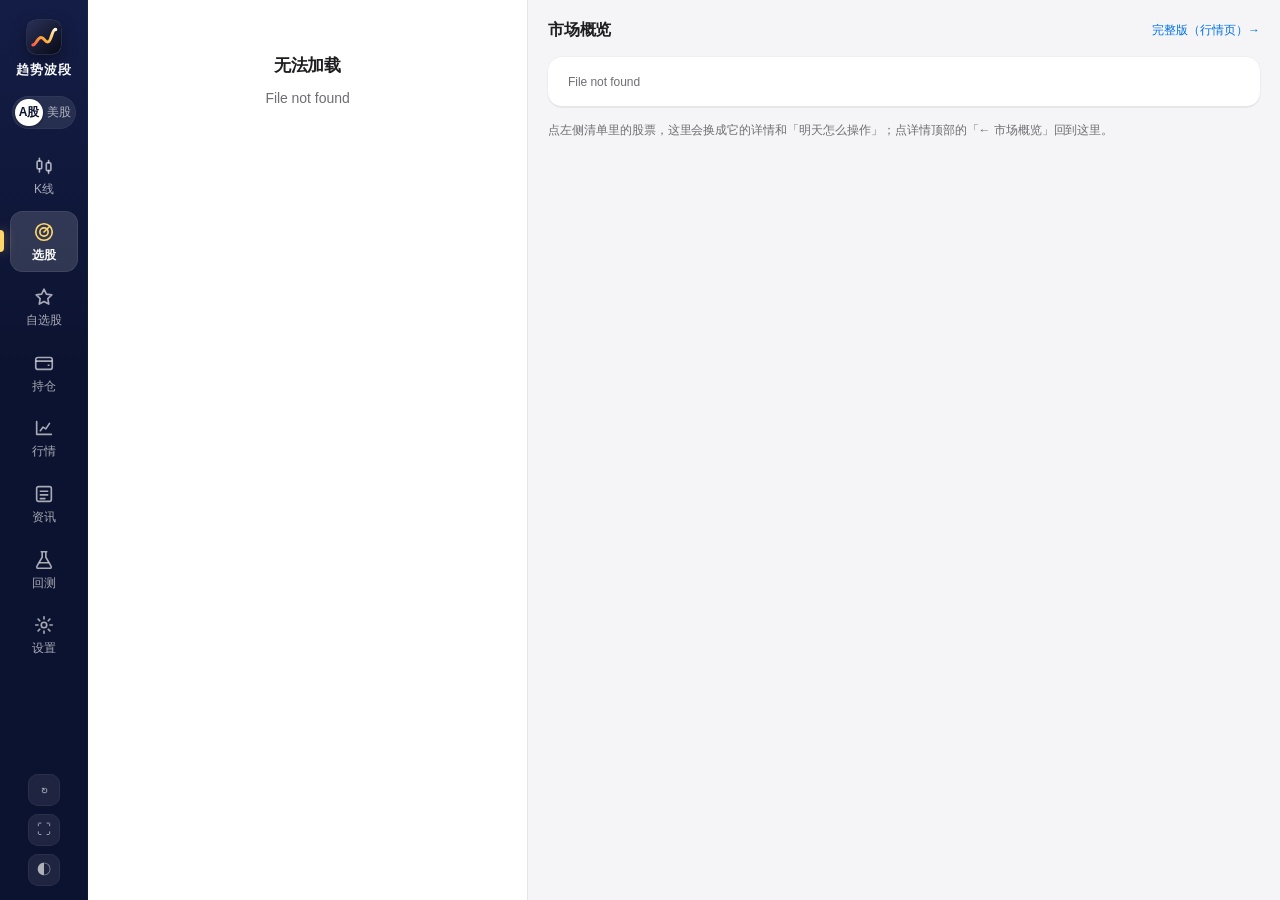
==== commit 8de085b6: "[FEAT]换新logo并重做启动画面：上升波段线图标，加载线上光点前进，去掉进度条和小圆点 - 新logo：一条「更高的高点、更高的低点」的上升波段线，朱红→琥珀→奶油白渐变，近黑底板；小尺寸用加粗" ====
--- a/index.html
+++ b/index.html
@@ -13,14 +13,18 @@
 <link rel="apple-touch-icon" href="icons/apple-touch-icon.png">
 <link rel="stylesheet" href="css/style.css">
 <style>
-/* 从启动画面（splash.html）跳过来时：先盖一层与启动画面最后一帧完全一样的画面（图标 120px、名字 28px、同样的底色和位置），首屏渲染好再淡出，不会闪、也看不出换了页面 */
-#boot { position: fixed; inset: 0; z-index: 9999; display: none; flex-direction: column; align-items: center; justify-content: center; gap: 22px;
-  background: radial-gradient(900px 560px at 50% 42%, #16245a 0%, #0b1332 55%, #060a1c 100%); transition: opacity .6s ease; }
+/* 从启动画面（splash.html）跳过来时：先盖一层与启动画面最后一帧完全一样的画面（图标 144px、名字、英文副标题、同样的底色 / 氛围光 / 阴影 / 位置），首屏渲染好再淡出，不会闪、也看不出换了页面 */
+#boot { position: fixed; inset: 0; z-index: 9999; display: none; flex-direction: column; align-items: center; justify-content: center; gap: 26px; --icon: 144px;
+  background: radial-gradient(900px 600px at 50% 38%, #1a1d33 0%, #0d0f1d 55%, #07080f 100%); transition: opacity .6s ease; }
+#boot::before { content: ""; position: absolute; inset: 0; pointer-events: none;
+  background: radial-gradient(700px 420px at 80% 94%, rgba(255,160,60,.07), transparent 70%), radial-gradient(600px 400px at 10% 6%, rgba(90,110,255,.06), transparent 70%); }
 html.splash #boot { display: flex; }
-#boot img { width: 120px; height: 120px; border-radius: 27.2px; box-shadow: 0 14px 34px rgba(0,0,0,.45), 0 0 48px rgba(255,190,80,.14); }
-#boot b { height: 36px; line-height: 36px; font: 600 28px/36px "SF Pro Display", "Microsoft YaHei UI", "Microsoft YaHei", "PingFang SC", "Segoe UI", system-ui, sans-serif; letter-spacing: .24em; padding-left: .24em; color: #f5f6fa; }
+#boot img { position: relative; width: var(--icon); height: var(--icon); border-radius: calc(var(--icon) * .2266); box-shadow: 0 18px 44px rgba(0,0,0,.5), 0 0 60px rgba(255,177,59,.10); }
+#boot .word { position: relative; height: 56px; text-align: center; font-family: "SF Pro Display", "Microsoft YaHei UI", "Microsoft YaHei", "PingFang SC", "Segoe UI", system-ui, sans-serif; }
+#boot b { display: block; height: 34px; line-height: 34px; font-size: 26px; font-weight: 500; letter-spacing: .34em; padding-left: .34em; color: #f1eee6; }
+#boot small { display: block; margin-top: 8px; height: 14px; line-height: 14px; font-size: 10.5px; letter-spacing: .5em; padding-left: .5em; color: #7d84a8; }
 #boot.hide { opacity: 0; pointer-events: none; }
-@media (max-width: 640px) { #boot img { width: 104px; height: 104px; border-radius: 23.6px; } #boot b { font-size: 24px; } }
+@media (max-width: 640px) { #boot { --icon: 112px; } #boot b { font-size: 22px; } }
 </style>
 <script>
 if (/[?&]splash=1/.test(location.search)) {
@@ -30,7 +34,7 @@
 </script>
 </head>
 <body>
-<div id="boot" aria-hidden="true"><img src="icon.svg" alt=""><b>趋势波段</b></div>
+<div id="boot" aria-hidden="true"><img src="icon.svg" alt=""><div class="word"><b>趋势波段</b><small>TREND · SWING</small></div></div>
 <div id="app" class="app" data-view="screener">
   <nav class="nav" id="nav" aria-label="主导航">
     <div class="brand" title="股票 · 趋势波段 · 作者 林上升（点这里看「关于」）" role="button" tabindex="0">
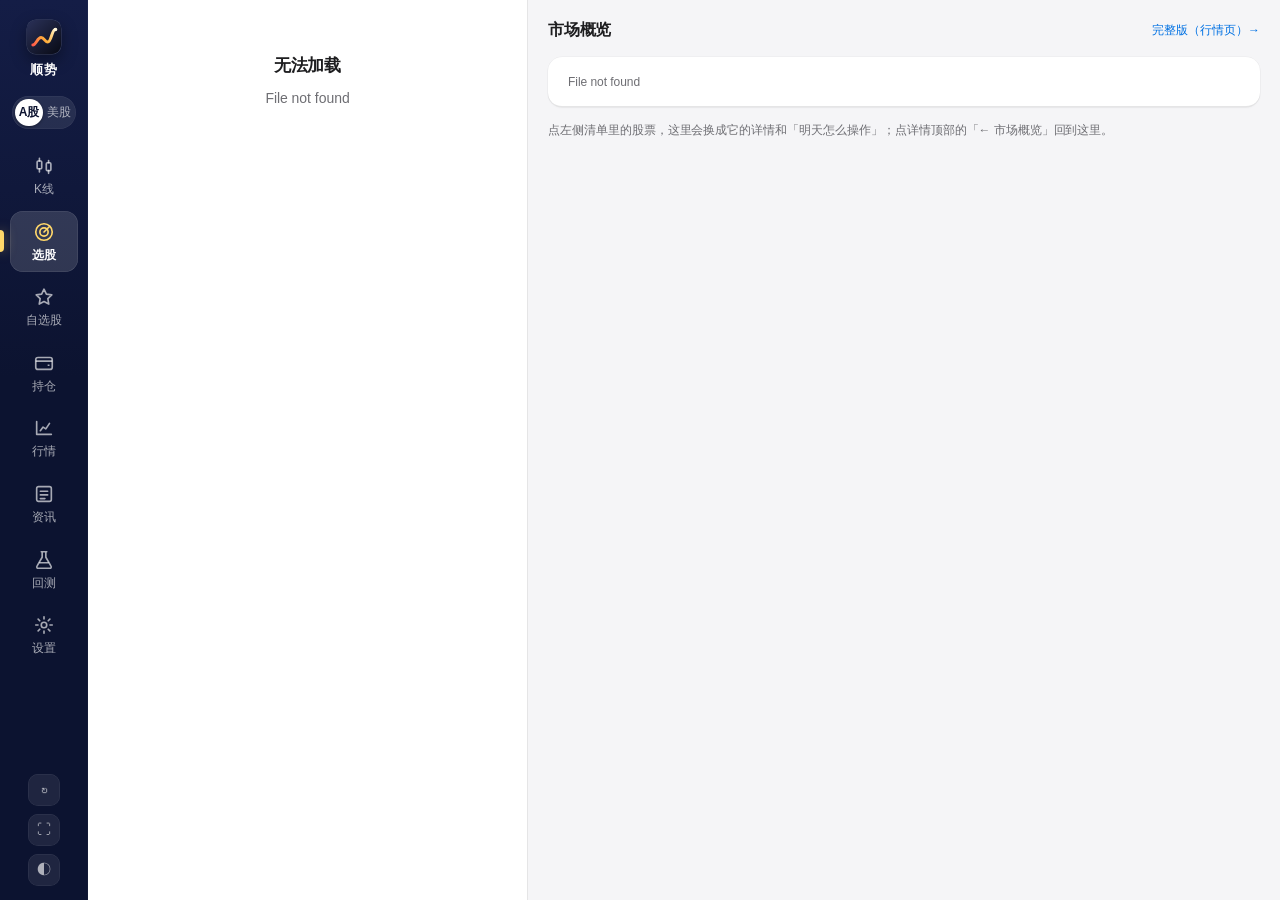
==== commit edcc95b0: "[CHG]软件改名为「顺势」：界面、启动画面、安装脚本、桌面快捷方式统一改名，老快捷方式自动改名不重复 - 软件名由「股票 · 趋势波段」改为「顺势」，「趋势波段」保留为副标题和策略定位：浏览器标题 " ====
--- a/index.html
+++ b/index.html
@@ -1,12 +1,13 @@
 <!DOCTYPE html>
-<html lang="zh-CN">
+<html lang="zh-CN" translate="no">
 <head>
 <meta charset="utf-8">
+<meta name="google" content="notranslate">          <!-- 中文软件，不需要浏览器的「要不要翻译」提示 -->
 <meta name="viewport" content="width=device-width, initial-scale=1, viewport-fit=cover">
-<title>股票 · 趋势波段</title>
+<title>顺势 · 趋势波段</title>
 <meta name="theme-color" content="#f2f4f8">
 <meta name="author" content="林上升 &lt;linshangsheng1987@gmail.com&gt;">
-<meta name="description" content="股票 · 趋势波段：A 股 + 美股的宽基择时、低风险组合与波段工具（个人研究，本地运行）。作者 林上升">
+<meta name="description" content="顺势：A 股 + 美股的宽基择时、低风险组合与波段工具（个人研究，本地运行）。作者 林上升">
 <link rel="manifest" href="manifest.json">
 <link rel="icon" href="favicon.svg" type="image/svg+xml">
 <link rel="alternate icon" href="icons/favicon-32.png" sizes="32x32" type="image/png">
@@ -34,12 +35,12 @@
 </script>
 </head>
 <body>
-<div id="boot" aria-hidden="true"><img src="icon.svg" alt=""><div class="word"><b>趋势波段</b><small>TREND · SWING</small></div></div>
+<div id="boot" aria-hidden="true"><img src="icon.svg" alt=""><div class="word"><b>顺势</b><small>TREND · SWING</small></div></div>
 <div id="app" class="app" data-view="screener">
   <nav class="nav" id="nav" aria-label="主导航">
-    <div class="brand" title="股票 · 趋势波段 · 作者 林上升（点这里看「关于」）" role="button" tabindex="0">
+    <div class="brand" title="顺势 · 作者 林上升（点这里看「关于」）" role="button" tabindex="0">
       <img src="favicon.svg" width="24" height="24" alt="" aria-hidden="true">
-      <span>趋势波段</span>
+      <span>顺势</span>
     </div>
     <div class="market-switch" role="tablist" aria-label="市场">
       <button data-market="CN" class="on" role="tab">A股</button>
--- a/css/style.css
+++ b/css/style.css
@@ -1,4 +1,4 @@
-/* 股票 App · 趋势波段 —— 手写 CSS，变量管理主题与涨跌色（需求书 4.4）
+/* 顺势 —— 手写 CSS，变量管理主题与涨跌色（需求书 4.4）
    涨跌配色随市场自适应：A股 红涨绿跌、美股 绿涨红跌；设置页可改为全局统一。涨跌始终配 +/- 符号，颜色只作辅助。
    视觉语言：深海军蓝导航栏（呼应 Logo 的海军蓝 + 金色）、浅灰画布 + 白色卡片、苹果蓝主色、半透明灰填充的控件、0.5px 发丝线、弹性缓动。
    层级：--canvas（页面底）< --bg（卡片 / 图表底，图表直接读 --bg）< --panel / --field（卡片里的次级底 / 控件填充）。
@@ -492,3 +492,43 @@
 .rk-name { color: var(--muted); overflow: hidden; text-overflow: ellipsis; white-space: nowrap; }
 .rk-bar { height: 8px; border-radius: 4px; background: var(--field); overflow: hidden; } .rk-bar i { display: block; height: 100%; border-radius: 4px; background: var(--accent); }
 .rk-bar i.hot { background: var(--warn); } .rk-pct { text-align: right; }
+
+/* 数据健康面板（设置页最上面）+ 重启后端的等待层 */
+.hl-issues { display: grid; gap: 6px; }
+.hl-issue { display: grid; grid-template-columns: 22px 1fr; gap: 8px; padding: 8px 10px; border-radius: 10px; background: var(--panel); align-items: start; }
+.hl-issue.bad { background: var(--bad-soft); } .hl-issue.warn { background: var(--warn-soft); } .hl-issue.info { background: var(--accent-soft); }
+.hl-ico { width: 20px; height: 20px; border-radius: 50%; display: inline-flex; align-items: center; justify-content: center; font-size: 12px; font-weight: 700; margin-top: 1px; background: var(--field-2); }
+.hl-issue.bad .hl-ico { background: var(--danger); color: #fff; } .hl-issue.warn .hl-ico { background: var(--warn); color: #fff; } .hl-issue.info .hl-ico { background: var(--accent); color: #fff; }
+.hl-t { font-weight: 600; font-size: 13px; }
+tr.dim { opacity: .55; }
+.hl-bad { color: var(--danger); }   /* 数据有问题的数字：用风险色，不用「跌」的颜色（A 股里跌是绿色） */
+.restart-ov { position: fixed; inset: 0; z-index: 10000; display: flex; align-items: center; justify-content: center; background: rgba(8,10,20,.62); backdrop-filter: blur(6px); }
+.restart-card { background: var(--bg); color: var(--text); border-radius: var(--radius); box-shadow: var(--shadow); padding: 26px 32px; text-align: center; max-width: min(440px, 88vw); }
+#update-bar button[hidden] { display: none; }
+.modal ol li { margin: 2px 0; }
+
+/* K线页：左栏搜索 / 分组，图上的 ＋ / － 按钮，临时画线工具 */
+.kl-search { position: relative; margin-top: 10px; } .kl-search input { width: 100%; }
+.kl-suggest { position: absolute; left: 0; right: 0; top: calc(100% + 6px); z-index: 30; max-height: 340px; overflow-y: auto; padding: 4px; background: var(--bg); border-radius: var(--radius-sm); box-shadow: var(--shadow); }
+.kl-suggest[hidden] { display: none; }
+.sg-item { display: flex; align-items: baseline; gap: 8px; width: 100%; text-align: left; border: 0; background: transparent; color: inherit; font: inherit; padding: 8px 10px; border-radius: 8px; cursor: pointer; }
+.sg-item:hover, .sg-item.on { background: var(--accent-soft); }
+.sg-item .name { font-weight: 700; } .sg-item .code { color: var(--muted); font-size: 12px; }
+.kl-group { display: flex; justify-content: space-between; align-items: baseline; padding: 14px 20px 4px; font-size: 12px; font-weight: 600; color: var(--muted); letter-spacing: .02em; }
+.kl-add { display: inline-flex; align-items: center; gap: 6px; height: 28px; padding: 0 12px 0 4px; border-radius: 14px; border: 1px solid var(--accent); background: transparent; color: var(--accent); cursor: pointer; font-size: 12.5px; font-weight: 600; align-self: center; transition: background .2s var(--ease), color .2s; }
+.kl-add:hover { background: var(--accent-soft); } .kl-add:disabled { opacity: .6; cursor: wait; }
+.kl-add .kl-add-ico { width: 20px; height: 20px; border-radius: 50%; background: var(--accent); color: #fff; display: grid; place-items: center; font-size: 16px; line-height: 1; font-weight: 500; }
+.kl-add.on { border-color: var(--line); color: var(--muted); } .kl-add.on .kl-add-ico { background: var(--panel-2); color: var(--text); }
+.chart-main { position: relative; }
+.draw-cv { position: absolute; inset: 0; pointer-events: none; z-index: 6; }
+.draw-on, .draw-on * { cursor: crosshair !important; }
+.draw-tools { display: flex; gap: 10px; align-items: center; flex-wrap: wrap; }
+.draw-btn.on { background: var(--accent); border-color: var(--accent); color: #fff; }
+.draw-colors { display: inline-flex; gap: 6px; align-items: center; }
+.draw-sw { width: 18px; height: 18px; padding: 0; border-radius: 50%; border: 2px solid var(--bg); cursor: pointer; box-shadow: 0 0 0 1px var(--line); }
+.draw-sw.on { box-shadow: 0 0 0 2px var(--text); }
+.draw-pick { width: 26px; height: 22px; padding: 0; border: 0; background: none; cursor: pointer; }
+.draw-legend { display: flex; flex-direction: column; gap: 4px; }
+.kl .draw-legend { margin-top: 8px; }
+.draw-row { display: flex; align-items: center; gap: 10px; flex-wrap: wrap; padding: 5px 10px; border-radius: 8px; background: var(--panel); font-size: 12.5px; }
+.draw-dot { width: 10px; height: 10px; border-radius: 50%; flex: none; }
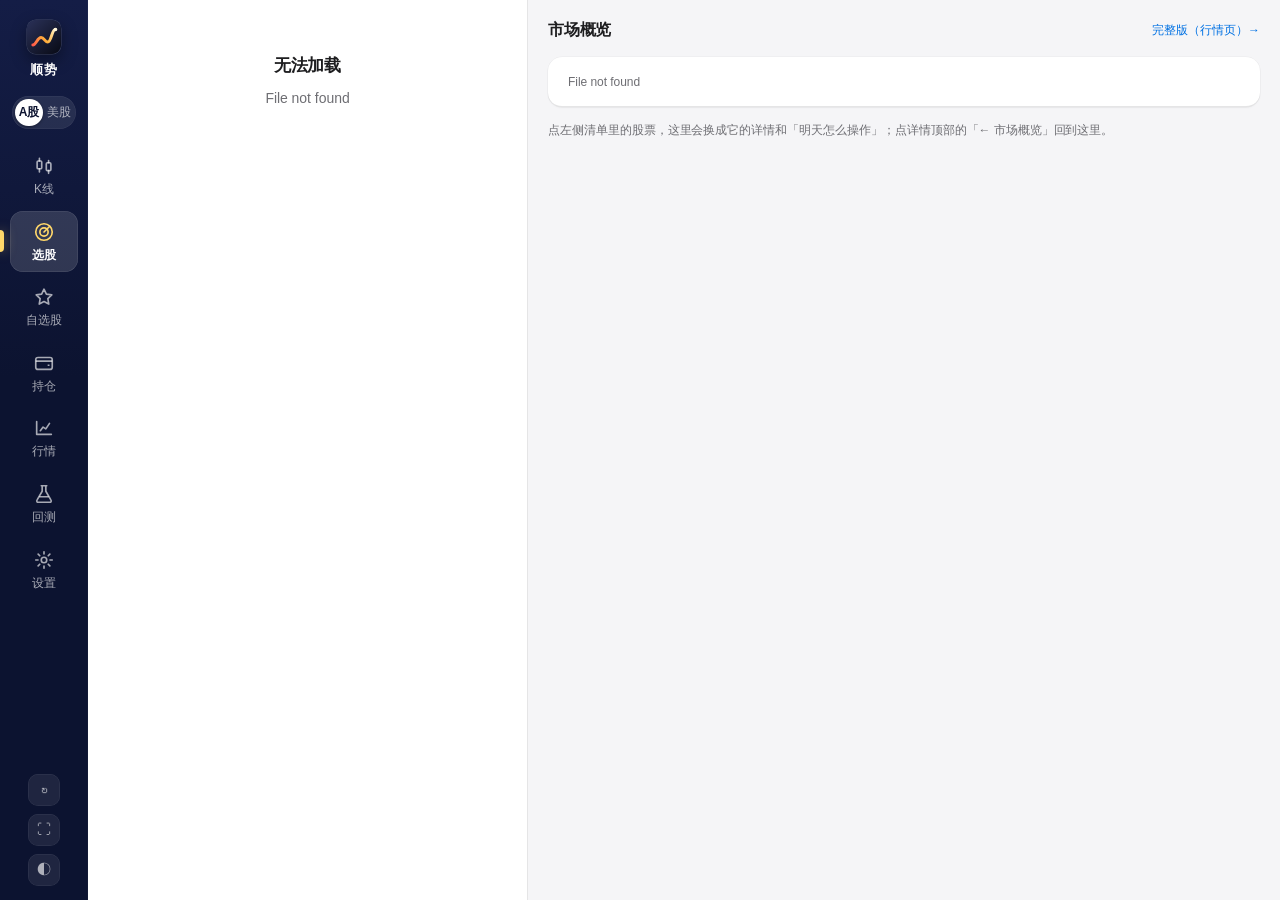
==== commit e58bdb74: "[FEAT]设置页改成左右两栏、新增各市场自动更新开关（默认只开A股）、资讯并入选股页 - 设置页改成左右两栏：通用设置（自动更新开关、外观与访问、邮件提醒）/ 交易参数（资金方案、费用与组合参数）/" ====
--- a/index.html
+++ b/index.html
@@ -51,7 +51,6 @@
     <a href="#/watchlist" data-nav="watchlist"><i data-ico="star"></i><span>自选股</span></a>
     <a href="#/portfolio" data-nav="portfolio"><i data-ico="wallet"></i><span>持仓</span></a>
     <a href="#/market" data-nav="market"><i data-ico="chart"></i><span>行情</span></a>
-    <a href="#/news" data-nav="news"><i data-ico="news"></i><span>资讯</span></a>
     <a href="#/backtest" data-nav="backtest"><i data-ico="flask"></i><span>回测</span></a>
     <a href="#/settings" data-nav="settings"><i data-ico="gear"></i><span>设置</span></a>
     <div class="nav-foot">
--- a/css/style.css
+++ b/css/style.css
@@ -532,3 +532,34 @@
 .kl .draw-legend { margin-top: 8px; }
 .draw-row { display: flex; align-items: center; gap: 10px; flex-wrap: wrap; padding: 5px 10px; border-radius: 8px; background: var(--panel); font-size: 12.5px; }
 .draw-dot { width: 10px; height: 10px; border-radius: 50%; flex: none; }
+
+/* ---------- 滑动开关：开 = 绿色（里面写「开」），关 = 白色（里面写「关」）。开关的绿色是「状态色」，和 A 股的涨跌配色无关，不随配色模式变 ---------- */
+:root { --sw-on: #1fa463; --sw-off-bg: #ffffff; --sw-off-line: #c9ced8; --sw-off-knob: #aeb5c2; --sw-off-txt: #8a93a3; }
+:root[data-theme="dark"] { --sw-on: #2bbf73; --sw-off-bg: #eceff4; --sw-off-line: #eceff4; --sw-off-knob: #98a1b1; --sw-off-txt: #667085; }
+.switch { position: relative; flex: none; width: 64px; height: 30px; padding: 0; border-radius: 15px; cursor: pointer; border: 1.5px solid var(--sw-off-line); background: var(--sw-off-bg);
+  transition: background .24s var(--ease), border-color .24s var(--ease); -webkit-tap-highlight-color: transparent; }
+.switch .sw-knob { position: absolute; top: 3px; left: 3px; width: 21px; height: 21px; border-radius: 50%; background: var(--sw-off-knob); box-shadow: 0 1px 3px rgba(0,0,0,.3);
+  transition: transform .26s var(--ease), background .2s; }
+.switch .sw-txt { position: absolute; top: 0; bottom: 0; right: 9px; display: flex; align-items: center; font-size: 12.5px; font-weight: 700; letter-spacing: .02em; color: var(--sw-off-txt); user-select: none; transition: color .2s; }
+.switch.on { background: var(--sw-on); border-color: var(--sw-on); }
+.switch.on .sw-knob { transform: translateX(34px); background: #fff; }
+.switch.on .sw-txt { right: auto; left: 10px; color: #fff; }
+.switch:focus-visible { outline: 2px solid var(--accent); outline-offset: 2px; }
+.switch:active .sw-knob { width: 25px; } .switch.on:active .sw-knob { transform: translateX(30px); }
+
+/* 设置页：左栏分类 + 自动更新开关行 */
+.set-item { display: flex !important; align-items: center; gap: 12px; }
+.set-ico { flex: none; width: 34px; height: 34px; border-radius: 9px; display: grid; place-items: center; background: var(--field); color: var(--muted); transition: background .2s, color .2s; }
+.set-ico i { width: 20px; height: 20px; display: block; } .set-ico svg { width: 20px; height: 20px; display: block; }
+.set-item.sel .set-ico { background: var(--accent); color: #fff; }
+.set-txt { display: flex; flex-direction: column; min-width: 0; gap: 2px; } .set-desc { font-size: 12px; color: var(--muted); font-weight: 400; }
+.au-row { display: flex; align-items: center; justify-content: space-between; gap: 16px; padding: 14px 0; border-top: var(--hair) solid var(--line); } .au-row:first-of-type { margin-top: 8px; }
+.au-main { min-width: 0; display: flex; flex-direction: column; gap: 3px; } .au-name { display: flex; align-items: center; gap: 8px; font-size: 14.5px; }
+.au-status { font-size: 12.5px; font-weight: 600; } .au-status.on { color: var(--sw-on); } .au-status.off { color: var(--muted); }
+.au-note { font-size: 12px; color: var(--warn); } .au-note:empty { display: none; }
+
+/* 选股页「资讯」标签：窄栏里的事件行 */
+.ev-item .ev-ttl { margin-top: 4px; font-weight: 600; font-size: 13.5px; line-height: 1.4; display: -webkit-box; -webkit-line-clamp: 3; -webkit-box-orient: vertical; overflow: hidden; }
+.ev-item .ev-sum { margin-top: 2px; } .ev-item .t2 { align-items: center; gap: 8px; }
+.col-list .f select { max-width: 130px; }
+div.f { display: flex; flex-direction: column; gap: 5px; font-size: 12px; color: var(--muted); }
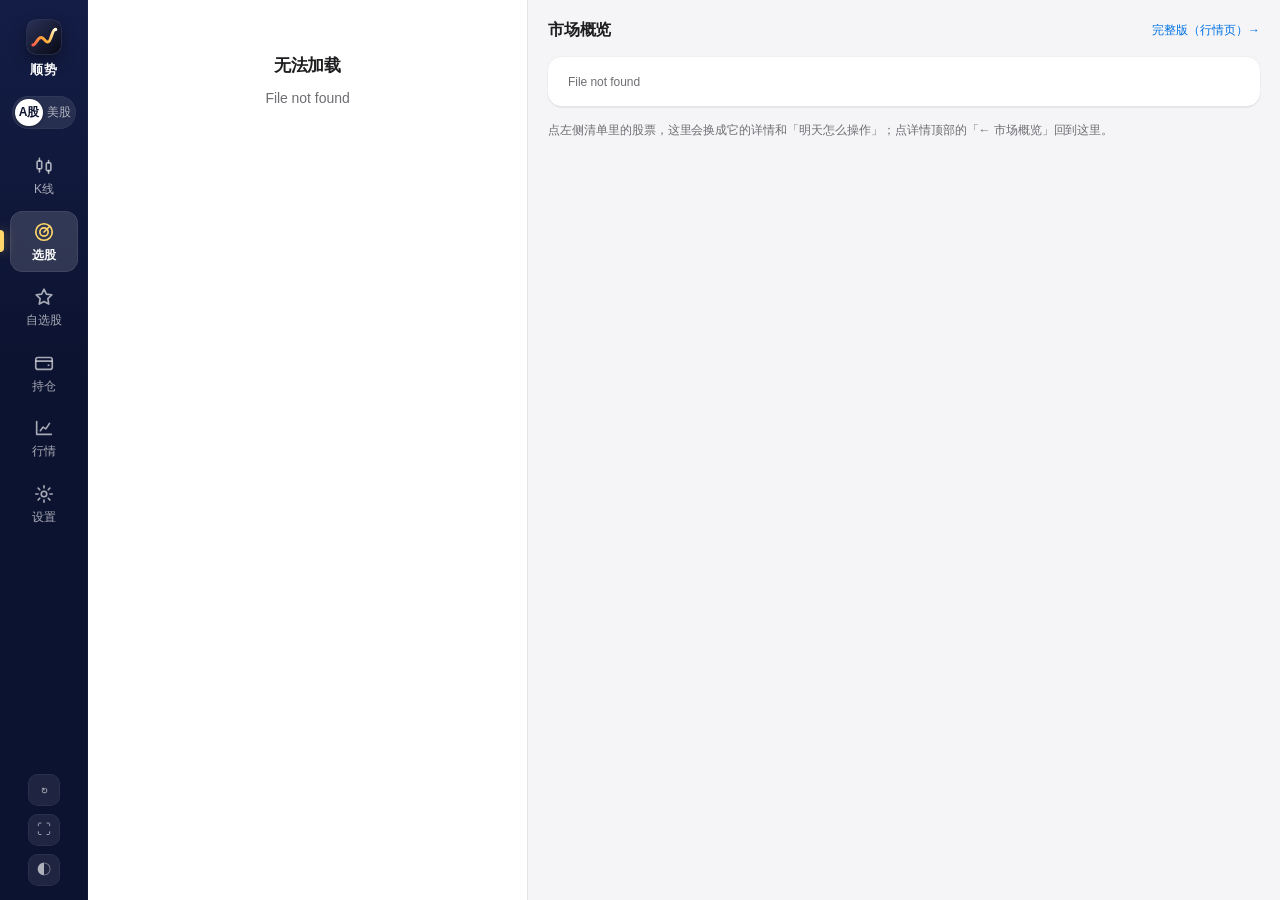
==== commit 61e53aef: "[CHG]回测并入行情页：行情页新增「回测与验证」标签，导航栏去掉「回测」 - 行情页标签变为：市场温度与行情 / 指数择时与均线 / 个股与行业 / 资金流向 / 回测与验证；里面仍是「历史回测」「" ====
--- a/index.html
+++ b/index.html
@@ -51,7 +51,6 @@
     <a href="#/watchlist" data-nav="watchlist"><i data-ico="star"></i><span>自选股</span></a>
     <a href="#/portfolio" data-nav="portfolio"><i data-ico="wallet"></i><span>持仓</span></a>
     <a href="#/market" data-nav="market"><i data-ico="chart"></i><span>行情</span></a>
-    <a href="#/backtest" data-nav="backtest"><i data-ico="flask"></i><span>回测</span></a>
     <a href="#/settings" data-nav="settings"><i data-ico="gear"></i><span>设置</span></a>
     <div class="nav-foot">
       <span class="badge demo" id="demo-badge" hidden title="当前使用合成演示数据，不代表真实行情">演示数据</span>
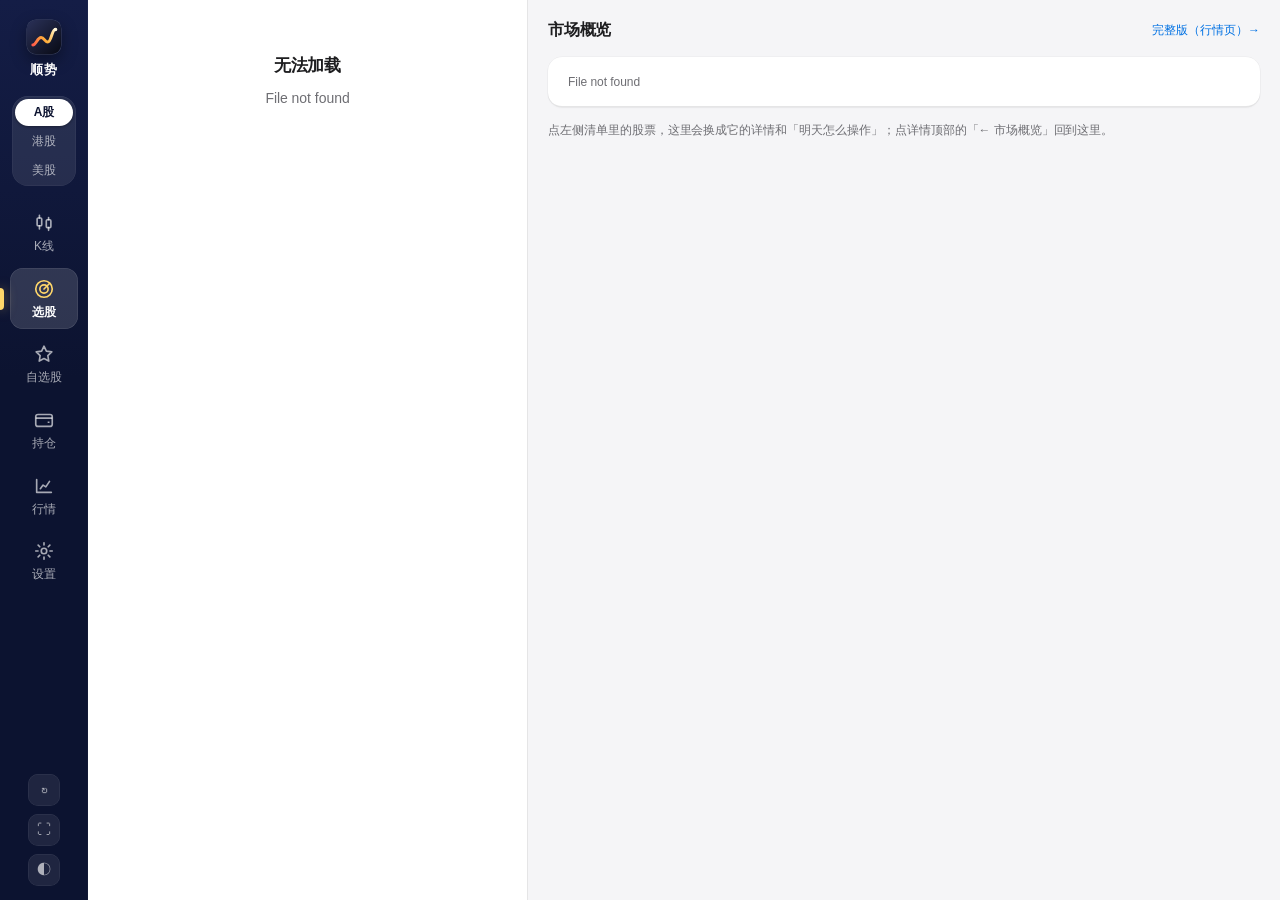
==== commit 45c61c24: "[FEAT]新增第三个市场「港股」第1步：左上角三按钮切换（A股/港股/美股），港股选股页显示恒生指数/国企指数/恒生科技的估值与分批建仓，其余页面先占位 Co-Authored-By: Claude" ====
--- a/index.html
+++ b/index.html
@@ -7,7 +7,7 @@
 <title>顺势 · 趋势波段</title>
 <meta name="theme-color" content="#f2f4f8">
 <meta name="author" content="林上升 &lt;linshangsheng1987@gmail.com&gt;">
-<meta name="description" content="顺势：A 股 + 美股的宽基择时、低风险组合与波段工具（个人研究，本地运行）。作者 林上升">
+<meta name="description" content="顺势：A 股 + 港股 + 美股的宽基择时、低风险组合与波段工具（个人研究，本地运行）。作者 林上升">
 <link rel="manifest" href="manifest.json">
 <link rel="icon" href="favicon.svg" type="image/svg+xml">
 <link rel="alternate icon" href="icons/favicon-32.png" sizes="32x32" type="image/png">
@@ -44,6 +44,7 @@
     </div>
     <div class="market-switch" role="tablist" aria-label="市场">
       <button data-market="CN" class="on" role="tab">A股</button>
+      <button data-market="HK" role="tab">港股</button>
       <button data-market="US" role="tab">美股</button>
     </div>
     <a href="#/kline" data-nav="kline"><i data-ico="candle"></i><span>K线</span></a>
--- a/css/style.css
+++ b/css/style.css
@@ -75,7 +75,7 @@
 .brand:hover { background: var(--nav-hover); }
 .brand svg { color: var(--gold); flex: none; }
 .brand img { display: block; border-radius: 9px; flex: none; width: 34px; height: 34px; box-shadow: 0 0 0 .5px rgba(255,255,255,.2), 0 6px 16px rgba(0,0,0,.4); }
-.market-switch { display: grid; grid-template-columns: 1fr 1fr; gap: 2px; background: rgba(255,255,255,.09); border-radius: 999px; padding: 3px; margin: 0 2px 12px; box-shadow: inset 0 0 0 .5px rgba(255,255,255,.08); }
+.market-switch { display: grid; grid-template-columns: 1fr; gap: 2px; background: rgba(255,255,255,.09); border-radius: 16px; padding: 3px; margin: 0 2px 12px; box-shadow: inset 0 0 0 .5px rgba(255,255,255,.08); }
 .market-switch button { border: 0; background: transparent; padding: 4px 0; border-radius: 999px; cursor: pointer; font-size: 12px; color: var(--nav-text); transition: background .25s var(--ease), color .2s, box-shadow .25s; }
 .market-switch button:hover { color: #fff; }
 .market-switch button.on { background: #fff; color: #0c1330; font-weight: 700; box-shadow: 0 1px 3px rgba(0,0,0,.35); }
@@ -237,7 +237,7 @@
   .app { grid-template-columns: 1fr; grid-template-rows: 1fr auto; }
   .nav { grid-row: 2; flex-direction: row; background: var(--nav-bg); padding: 4px 6px calc(4px + env(safe-area-inset-bottom)); justify-content: space-around; overflow: visible; gap: 0; box-shadow: inset 0 .5px 0 rgba(255,255,255,.08); }
   .nav .brand, .nav-foot .badge { display: none; }
-  .nav .market-switch { width: 76px; margin: 0; align-self: center; }
+  .nav .market-switch { width: 132px; grid-template-columns: 1fr 1fr 1fr; border-radius: 999px; margin: 0; align-self: center; }
   .nav-foot { margin: 0; padding: 0; flex-direction: row; } .nav a { flex: 1; padding: 6px 2px 5px; font-size: 11px; }
   .nav a.on::before { left: 50%; top: 0; width: 22px; height: 3px; margin: 0 0 0 -11px; border-radius: 0 0 3px 3px; }
   .main { height: auto; min-height: 0; }
@@ -563,3 +563,24 @@
 .ev-item .ev-sum { margin-top: 2px; } .ev-item .t2 { align-items: center; gap: 8px; }
 .col-list .f select { max-width: 130px; }
 div.f { display: flex; flex-direction: column; gap: 5px; font-size: 12px; color: var(--muted); }
+
+/* 软件升级：圆形进度环（一圈 = 100%，中间是百分比）+ 步骤列表 */
+.up-ring { position: relative; margin: 0 auto 10px; }
+.up-ring svg { display: block; }
+.up-ring circle { fill: none; stroke-width: 10; }
+.up-ring .trk { stroke: var(--field-2); }
+.up-ring .bar { stroke: var(--accent); stroke-linecap: round; transition: stroke-dashoffset .45s var(--ease), stroke .3s; }
+.up-ring[data-kind="ok"] .bar { stroke: var(--green); } .up-ring[data-kind="bad"] .bar { stroke: var(--danger); }
+.up-ring .pct { position: absolute; inset: 0; display: flex; align-items: center; justify-content: center; font-variant-numeric: tabular-nums; }
+.up-ring .pct b { font-size: 34px; font-weight: 700; letter-spacing: -.02em; line-height: 1; }
+.up-ring .pct span { font-size: 15px; font-weight: 600; color: var(--muted); margin: 8px 0 0 2px; }
+.up-card { width: min(420px, 90vw); }
+.up-msg { min-height: 20px; margin-top: 4px; } .up-err { margin-top: 8px; font-size: 13px; color: var(--danger); text-align: left; white-space: pre-wrap; max-height: 200px; overflow: auto; }
+.up-steps { display: inline-flex; flex-direction: column; gap: 6px; margin-top: 14px; text-align: left; }
+.up-step { display: flex; align-items: center; gap: 8px; font-size: 13px; color: var(--faint); }
+.up-step i { width: 18px; text-align: center; font-style: normal; font-weight: 700; } .up-step .spinner { width: 14px; height: 14px; margin: 0 2px; }
+.up-step.doing { color: var(--text); font-weight: 600; } .up-step.done { color: var(--text); } .up-step.done i { color: var(--green); } .up-step.error { color: var(--danger); } .up-step.skip { text-decoration: line-through; }
+.up-details { margin-top: 12px; text-align: left; font-size: 12px; color: var(--muted); } .up-details summary { cursor: pointer; text-align: center; }
+.up-log { margin: 6px 0 0; max-height: 140px; overflow: auto; padding: 8px; border-radius: var(--radius-xs); background: var(--field); font: 11px/1.5 var(--mono); white-space: pre-wrap; word-break: break-all; }
+.up-commits { margin-top: 10px; max-height: 260px; overflow: auto; border-radius: var(--radius-sm); background: var(--panel); padding: 6px 12px; }
+.up-commit { display: flex; gap: 10px; padding: 5px 0; font-size: 13px; line-height: 1.5; } .up-commit + .up-commit { border-top: var(--hair) solid var(--line); } .up-commit .num { flex: none; }
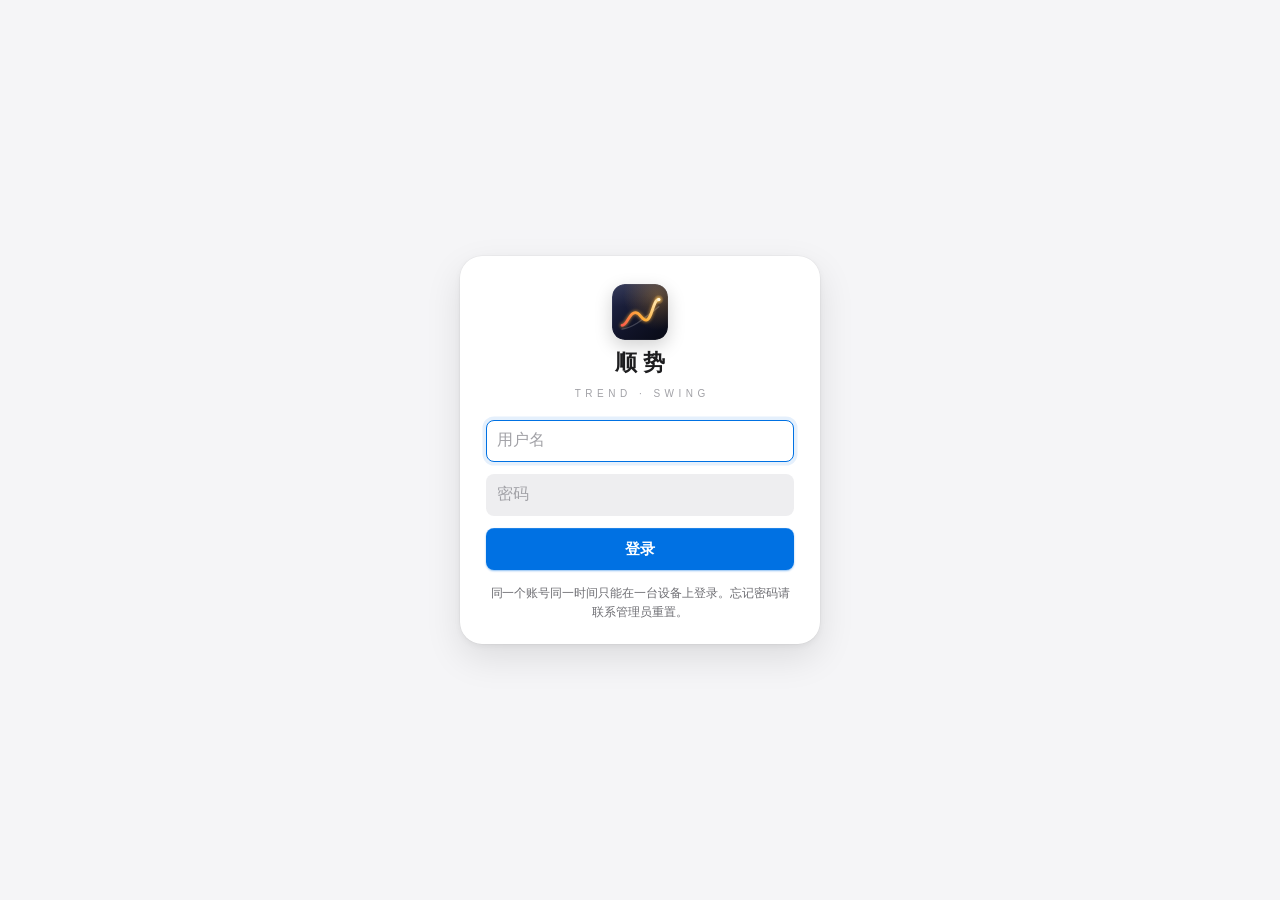
==== commit bed9e73c: "[FEAT]设置→我的账号新增「安装」卡片：电脑/安卓的Edge、Chrome一键安装，iPhone/iPad和Mac Safari给图文引导，微信/Firefox/http给出原因；index.ht" ====
--- a/index.html
+++ b/index.html
@@ -6,6 +6,10 @@
 <meta name="viewport" content="width=device-width, initial-scale=1, viewport-fit=cover">
 <title>顺势 · 趋势波段</title>
 <meta name="theme-color" content="#f2f4f8">
+<meta name="mobile-web-app-capable" content="yes">          <!-- 装到桌面后以 App 的样子打开（安卓 / 电脑）；iPhone 看下面三行 -->
+<meta name="apple-mobile-web-app-capable" content="yes">
+<meta name="apple-mobile-web-app-title" content="顺势">
+<meta name="apple-mobile-web-app-status-bar-style" content="black-translucent">      <!-- 状态栏透明，我们自己的深色顶栏（含刘海安全区）铺在下面 -->
 <meta name="author" content="林上升 &lt;linshangsheng1987@gmail.com&gt;">
 <meta name="description" content="顺势：A 股 + 港股 + 美股的宽基择时、低风险组合与波段工具（个人研究，本地运行）。作者 林上升">
 <link rel="manifest" href="manifest.json">
--- a/css/style.css
+++ b/css/style.css
@@ -75,10 +75,23 @@
 .brand:hover { background: var(--nav-hover); }
 .brand svg { color: var(--gold); flex: none; }
 .brand img { display: block; border-radius: 9px; flex: none; width: 34px; height: 34px; box-shadow: 0 0 0 .5px rgba(255,255,255,.2), 0 6px 16px rgba(0,0,0,.4); }
-.market-switch { display: grid; grid-template-columns: 1fr; gap: 2px; background: rgba(255,255,255,.09); border-radius: 16px; padding: 3px; margin: 0 2px 12px; box-shadow: inset 0 0 0 .5px rgba(255,255,255,.08); }
-.market-switch button { border: 0; background: transparent; padding: 4px 0; border-radius: 999px; cursor: pointer; font-size: 12px; color: var(--nav-text); transition: background .25s var(--ease), color .2s, box-shadow .25s; }
+/* 市场切换（A股 / 港股 / 美股）：苹果式分段控件。一块白色「滑块」在三个选项之间滑动（--i = 当前是第几个，由 app.js 设置；
+   首次打开页面不播放滑动动画，之后切换才有）。电脑上竖排，手机（底部导航）上横排。 */
+.market-switch { --i: 0; position: relative; isolation: isolate; display: grid; grid-template-columns: 1fr; padding: 2px; margin: 2px 2px 14px; border-radius: 11px;
+  background: rgba(255,255,255,.075); box-shadow: inset 0 .5px 1.5px rgba(0,0,0,.4), 0 .5px 0 rgba(255,255,255,.07); }
+.market-switch::before { content: ""; position: absolute; z-index: -1; left: 2px; right: 2px; top: 2px; height: calc((100% - 4px) / 3); border-radius: 9px;
+  background: linear-gradient(180deg, #fff 0%, #eceff7 100%); box-shadow: 0 1px 2.5px rgba(0,0,0,.42), 0 0 0 .5px rgba(0,0,0,.08);
+  transform: translateY(calc(var(--i) * 100%)); }
+.market-switch.anim::before { transition: transform .38s var(--spring); }
+.market-switch button { height: 30px; padding: 0; border: 0; border-radius: 9px; background: transparent; cursor: pointer; font: inherit; font-size: 12.5px; font-weight: 500; letter-spacing: .05em;
+  color: rgba(255,255,255,.72); transition: color .22s var(--ease); -webkit-tap-highlight-color: transparent; }
 .market-switch button:hover { color: #fff; }
-.market-switch button.on { background: #fff; color: #0c1330; font-weight: 700; box-shadow: 0 1px 3px rgba(0,0,0,.35); }
+.market-switch button.on, .market-switch button.on:hover { color: #0c1330; font-weight: 650; }
+.hk-list .list-item { border-radius: 8px; }
+.hk-list .list-item:hover { background: var(--nav-hover, rgba(0,0,0,.04)); }
+.hk-list .list-item.sel { background: rgba(36,87,214,.10); }
+.market-switch button:focus-visible { outline: 2px solid var(--gold); outline-offset: -2px; }
+@media (prefers-reduced-motion: reduce) { .market-switch.anim::before { transition: none; } }
 .nav a { position: relative; display: flex; flex-direction: column; align-items: center; gap: 3px; padding: 10px 4px 8px; border-radius: 13px; color: var(--nav-text); font-size: 12px; text-decoration: none; transition: background .2s var(--ease), color .2s, transform .12s; }
 .nav a i { width: 22px; height: 22px; display: block; transition: transform .25s var(--spring); }
 .nav a:hover { background: var(--nav-hover); color: #fff; text-decoration: none; }
@@ -236,17 +249,26 @@
 @media (max-width: 860px) {
   .app { grid-template-columns: 1fr; grid-template-rows: 1fr auto; }
   .nav { grid-row: 2; flex-direction: row; background: var(--nav-bg); padding: 4px 6px calc(4px + env(safe-area-inset-bottom)); justify-content: space-around; overflow: visible; gap: 0; box-shadow: inset 0 .5px 0 rgba(255,255,255,.08); }
-  .nav .brand, .nav-foot .badge { display: none; }
-  .nav .market-switch { width: 132px; grid-template-columns: 1fr 1fr 1fr; border-radius: 999px; margin: 0; align-self: center; }
-  .nav-foot { margin: 0; padding: 0; flex-direction: row; } .nav a { flex: 1; padding: 6px 2px 5px; font-size: 11px; }
+  /* 手机：顶部一条深色栏 = 左边 Logo、中间「A股 | 港股 | 美股」分段控件、右边刷新 / 主题；底部导航只留 6 个页面标签（均分，像 iOS 的标签栏）。
+     市场切换是「全局的范围」，不该挤在标签栏里和页面标签抢位置。顶栏和里面的东西都是 fixed，页面内容整体下移一个栏高（.main 的 padding-top）。 */
+  :root { --topbar-h: 52px; }
+  .app::before { content: ""; position: fixed; z-index: 30; top: 0; left: 0; right: 0; height: calc(var(--topbar-h) + env(safe-area-inset-top)); background: var(--nav-bg); box-shadow: inset 0 -.5px 0 rgba(255,255,255,.1); }
+  .nav .brand { position: fixed; z-index: 31; top: calc(env(safe-area-inset-top) + 10px); left: 14px; flex-direction: row; padding: 0; gap: 0; }
+  .nav .brand span { display: none; } .nav .brand img { width: 32px; height: 32px; border-radius: 8px; box-shadow: 0 0 0 .5px rgba(255,255,255,.2); }
+  .nav .market-switch { position: fixed; z-index: 31; top: calc(env(safe-area-inset-top) + 9px); left: 50%; transform: translateX(-50%); width: 184px; margin: 0; grid-template-columns: repeat(3, 1fr); border-radius: 12px; }
+  .nav .market-switch::before { height: auto; bottom: 2px; width: calc((100% - 4px) / 3); right: auto; transform: translateX(calc(var(--i) * 100%)); }
+  .nav .market-switch button { height: 32px; font-size: 13.5px; letter-spacing: .03em; }
+  .nav-foot { position: fixed; z-index: 31; top: calc(env(safe-area-inset-top) + 10px); right: 12px; margin: 0; padding: 0; flex-direction: row; gap: 6px; }
+  .nav-foot .icon-btn { width: 32px; height: 32px; } #fs-btn, .nav-foot .badge { display: none; }
+  .nav a { flex: 1; padding: 6px 2px 5px; font-size: 11px; }
   .nav a.on::before { left: 50%; top: 0; width: 22px; height: 3px; margin: 0 0 0 -11px; border-radius: 0 0 3px 3px; }
-  .main { height: auto; min-height: 0; }
+  .main { height: auto; min-height: 0; padding-top: calc(var(--topbar-h) + env(safe-area-inset-top)); box-sizing: border-box; }
   [data-layout="split"] .main { grid-template-columns: 1fr; }
   [data-layout="split"][data-mobile="detail"] .col-list { display: none; }
   [data-layout="split"]:not([data-mobile="detail"]) .col-detail { display: none; }
   .col-list { border-right: 0; } .chart-main { height: 300px; } .grid.c4 { grid-template-columns: repeat(2, 1fr); } .grid.c3 { grid-template-columns: repeat(2, 1fr); }
   .form-grid { grid-template-columns: 1fr; } .quote-head .price { font-size: 28px; }
-  .pane-head { padding: calc(12px + env(safe-area-inset-top)) 14px 12px; } .pane-body { padding: 16px 14px 40px; }
+  .pane-head { padding: 12px 14px; } .pane-body { padding: 16px 14px 40px; }
   .col-detail .chart-box { margin: 0 10px; }
   .mobile-top { display: flex !important; }
 }
@@ -584,3 +606,212 @@
 .up-log { margin: 6px 0 0; max-height: 140px; overflow: auto; padding: 8px; border-radius: var(--radius-xs); background: var(--field); font: 11px/1.5 var(--mono); white-space: pre-wrap; word-break: break-all; }
 .up-commits { margin-top: 10px; max-height: 260px; overflow: auto; border-radius: var(--radius-sm); background: var(--panel); padding: 6px 12px; }
 .up-commit { display: flex; gap: 10px; padding: 5px 0; font-size: 13px; line-height: 1.5; } .up-commit + .up-commit { border-top: var(--hair) solid var(--line); } .up-commit .num { flex: none; }
+
+/* ---- 登录页 / 账号 ---- */
+html[data-role="user"] .admin-only { display: none !important; }       /* 普通账号看不到只有管理员能用的按钮（后端也会拒绝，这里只是不让人点了报错） */
+.login-wrap { position: fixed; inset: 0; z-index: 9000; display: flex; align-items: center; justify-content: center; padding: 20px; padding-top: calc(20px + env(safe-area-inset-top)); background: var(--canvas); overflow: auto; }
+.login-card { width: min(360px, 100%); display: flex; flex-direction: column; gap: 12px; background: var(--bg); border-radius: 22px; box-shadow: var(--shadow); padding: 28px 26px 22px; animation: pop .38s var(--spring); }
+.login-card input { width: 100%; min-height: 42px; font-size: 16px; }      /* 16px：iPhone 点输入框不会自动放大页面 */
+.login-card .btn { min-height: 42px; font-size: 15px; }
+.login-brand { display: flex; flex-direction: column; align-items: center; gap: 6px; margin-bottom: 6px; }
+.login-brand img { border-radius: 13px; box-shadow: 0 6px 18px rgba(0,0,0,.18); }
+.login-brand b { font-size: 22px; font-weight: 600; letter-spacing: .3em; padding-left: .3em; } .login-brand small { font-size: 10px; letter-spacing: .45em; padding-left: .45em; color: var(--faint); }
+.login-title { font-size: 17px; text-align: center; margin: 0; } .login-hint { text-align: center; margin: 2px 0 0; }
+.login-err[hidden] { display: none; }
+#pw-bar { position: fixed; left: 0; right: 0; margin-inline: auto; width: fit-content; bottom: 20px; z-index: 70; display: flex; gap: 10px; align-items: center; max-width: min(92vw, 640px);
+  background: var(--bg-glass); -webkit-backdrop-filter: blur(20px) saturate(1.6); backdrop-filter: blur(20px) saturate(1.6); box-shadow: var(--shadow); border-radius: 16px; padding: 10px 14px; }
+#pw-bar[hidden] { display: none; }
+@media (max-width: 860px) { #pw-bar { bottom: calc(76px + env(safe-area-inset-bottom)); } }
+
+/* ============================================================================================================
+   手机精修（v2）——「iOS 风」：悬浮的玻璃标签栏 + 分组圆角卡片 + 更松的节奏 + 手指好点的尺寸
+   设计原则：① 一屏只讲一件事，卡片之间留 12px 呼吸；② 数字大、说明小，粗体只给关键结果；③ 所有可点的东西至少 44px；
+            ④ 横着滚的表格改成「一行一张小卡片」；⑤ 底部标签栏悬浮、半透明，内容能从它下面滑过；⑥ 深浅主题都靠变量，不写死颜色。
+   只在 ≤ 860px 生效，电脑端一点都不动。
+   ============================================================================================================ */
+@media (max-width: 860px) {
+  :root { --tab-h: 62px; --gutter: 14px; }
+
+  /* 1 悬浮玻璃标签栏：模糊放在 ::before 上（nav 自己不能有 backdrop-filter——它会让里面 fixed 的顶栏元素改成相对 nav 定位） */
+  .app { grid-template-rows: 1fr; }
+  .nav { position: fixed; z-index: 40; left: 10px; right: 10px; bottom: calc(8px + env(safe-area-inset-bottom)); grid-row: auto; height: var(--tab-h); padding: 5px; border-radius: 24px;
+    background: transparent; box-shadow: 0 12px 32px rgba(5,8,26,.34), 0 2px 6px rgba(5,8,26,.2); align-items: stretch; }
+  .nav::before { content: ""; position: absolute; inset: 0; z-index: -1; border-radius: inherit; background: rgba(12,19,48,.86);
+    -webkit-backdrop-filter: blur(22px) saturate(1.7); backdrop-filter: blur(22px) saturate(1.7); box-shadow: inset 0 0 0 .5px rgba(255,255,255,.14), inset 0 1px 0 rgba(255,255,255,.08); }
+  .nav a { flex: 1; justify-content: center; gap: 2px; padding: 4px 0 3px; border-radius: 19px; font-size: 10.5px; letter-spacing: .01em; }
+  .nav a i { width: 24px; height: 24px; }
+  .nav a.on { background: rgba(255,255,255,.13); box-shadow: none; }
+  .nav a.on::before { display: none; }
+  .col-list, .col-detail, .col-page { padding-bottom: calc(var(--tab-h) + 26px + env(safe-area-inset-bottom)); }
+  #update-bar, #pw-bar { bottom: calc(var(--tab-h) + 22px + env(safe-area-inset-bottom)); }
+  #toast-root { right: 14px; left: 14px; bottom: calc(var(--tab-h) + 22px + env(safe-area-inset-bottom)); align-items: center; }
+
+  /* 2 分组卡片：选股页的三块（明天要做什么 / 市场温度 / 数据状态）都是浮在页面上的圆角卡片 */
+  .act-card { margin: 12px var(--gutter) 10px; padding: 16px 12px 6px; border-radius: 22px; }
+  .act-card > .row.between { padding: 0 6px 6px; align-items: center; flex-wrap: wrap; gap: 6px 10px; } .act-card > .row.between b { font-size: 17px; letter-spacing: -.02em; white-space: nowrap; }
+  .act-line { align-items: center; gap: 12px; padding: 12px 6px; margin-top: 0; border-radius: 14px; }
+  .act-line + .act-line::before { left: 54px; top: -.5px; }
+  .act-ico { flex: none; width: 38px; height: 38px; display: grid; place-items: center; border-radius: 12px; background: var(--panel); font-size: 19px; line-height: 1; }
+  .act-line > div { min-width: 0; flex: 1; }
+  .act-t { font-size: 12px; letter-spacing: .01em; margin-bottom: 1px; }
+  .act-b { font-size: 14.5px; font-weight: 600; line-height: 1.45; letter-spacing: -.006em; }
+  .act-b .act-s { display: block; margin-top: 3px; font-size: 13px; font-weight: 400; line-height: 1.5; color: var(--muted); } .act-dash { display: none; }
+  .act-line.link::after { content: "›"; flex: none; align-self: center; margin-left: 2px; color: var(--faint); font-size: 24px; font-weight: 300; line-height: 1; }
+  .act-line.link:active { background: var(--panel); }
+  .col-list .mkt-brief, .col-list .status-bar { margin: 10px var(--gutter); padding: 16px 14px; border: 0; border-radius: 20px; background: var(--panel); box-shadow: none; }
+  .col-list .status-bar { gap: 14px 16px; }
+  .zone-pill { font-size: 12.5px; }
+
+  /* 3 选股页的标签：吸在顶栏下面，毛玻璃底；点一下的面积更大 */
+  .col-list .tabs { position: sticky; top: 0; z-index: 6; margin: 4px 0 12px; padding: 0 var(--gutter); background: var(--canvas-glass); -webkit-backdrop-filter: blur(18px) saturate(1.6); backdrop-filter: blur(18px) saturate(1.6); }
+  [data-view="screener"] .col-list .tabs { background: color-mix(in srgb, var(--bg) 82%, transparent); }
+  .col-list .tabs button { padding: 13px 8px; font-size: 14px; }
+
+  /* 4 页面标题：大标题，更像 iOS；页面布局（行情 / 持仓 / K线 …）没有「上一级」，去掉没用的「← 返回」 */
+  [data-layout="page"] .mobile-top { display: none !important; }
+  .pane-body h1 { font-size: 28px; letter-spacing: -.03em; }
+  .pane-body { padding: 14px var(--gutter) 40px; }
+  .card { border-radius: 18px; padding: 16px 14px; }
+  .card + .card { margin-top: 12px; }
+  .card-title h2 { font-size: 17px; }
+
+  /* 5 手指好点：按钮、输入框、列表行 */
+  .btn { min-height: 44px; padding: 8px 18px; border-radius: 12px; font-size: 14.5px; }
+  .btn.sm { min-height: 36px; padding: 6px 14px; border-radius: 10px; font-size: 13.5px; }
+  input[type=text], input[type=number], input[type=date], input[type=password], input[type=search], select { min-height: 44px; border-radius: 12px; font-size: 16px; }   /* 16px：iPhone 点输入框不会自动放大页面 */
+  .list-item { padding: 14px 14px; }
+  .seg { border-radius: 11px; padding: 2.5px; } .seg button { padding: 7px 14px; border-radius: 9px; font-size: 13px; }
+
+  /* 6 个股详情：价格更大、三个操作按钮等宽、图表控件一行排整齐 */
+  .quote-head { padding: 16px var(--gutter) 10px; gap: 14px; }
+  .quote-head .price { font-size: 38px; }
+  .quote-head > .row.wrap { display: grid; grid-template-columns: 1fr 1fr 1.25fr; gap: 8px; width: 100%; }
+  .quote-head > .row.wrap .btn { padding: 8px 6px; justify-content: center; white-space: nowrap; }
+  .chart-tools { padding: 6px var(--gutter); gap: 8px; }
+  .chart-tools .seg { flex: 1 1 auto; } .chart-tools .seg button { flex: 1; white-space: nowrap; padding: 7px 9px; }
+  .chart-tools .seg:first-child { flex: 0 0 auto; }
+  .chart-tools .btn.sm { flex: 1 1 calc(50% - 4px); }
+  .chart-tools .hint { flex: 0 0 100%; order: 9; }
+  .col-detail .chart-box { margin: 0 var(--gutter); border-radius: 16px; overflow: hidden; }
+  .ind-grid { gap: 12px; }
+}
+
+/* 7 宽基 / ETF 表：手机上一个指数一张小卡片（名称 + 今日涨跌 + 规则仓位，下面两行说明），不再横向滚动、不再被裁掉最后一列 */
+@media (max-width: 640px) {
+  table.etf-tbl, table.etf-tbl tbody { display: block; }
+  table.etf-tbl thead { display: none; }
+  table.etf-tbl tr:not(.tmr) { display: grid; grid-template-columns: minmax(0, 1fr) auto auto; gap: 4px 14px; align-items: center; padding: 13px 2px; border-bottom: var(--hair) solid var(--line); }
+  table.etf-tbl tr:not(.tmr):last-of-type { border-bottom: 0; }
+  table.etf-tbl td { border: 0; padding: 0; text-align: left; }
+  table.etf-tbl td:nth-child(1) { font-size: 15px; }
+  table.etf-tbl td:nth-child(2) { font-size: 15px; font-weight: 650; text-align: right; }
+  table.etf-tbl td:nth-child(3) { text-align: right; }
+  table.etf-tbl td:nth-child(n+4) { grid-column: 1 / -1; font-size: 13px; line-height: 1.5; color: var(--text); }
+  table.etf-tbl td:nth-child(n+4)::before { content: attr(data-label); display: inline-block; min-width: 6.6em; margin-right: 6px; color: var(--muted); font-size: 12px; }
+  table.etf-tbl tr.tmr { display: block; } table.etf-tbl tr.tmr td { display: block; padding: 0 0 8px; }
+  .tbl-wrap { margin-left: -2px; margin-right: -2px; }
+}
+
+/* ============================================================================================================
+   手机字号层级（v3）——像苹果那样只留 6 档字号，该大就大、该小就小。
+     11  标签栏文字、排名小徽标（再小就看不清了）
+     12  说明里最小的字：徽标、表头、字段名（kv 的 k）、代码、图例
+     13  次要说明：提示（hint）、small、tiny 里的整句话
+     15  正文：列表行、按钮、表格内容、输入框前的字
+     17  小标题 / 关键数字：卡片标题、字段值（kv 的 v）、空状态标题
+     22 / 28 / 38  页面大标题 / 分栏大标题 / 个股价格
+   之前一屏里有 14 种字号（10、11、11.5、12、12.5、13、13.5、14、14.5、15、17、19 …），而且整句说明用 11~12px，手机上太小。
+   框（按钮 / 输入框 / 分段控件 / 徽标）的高度也统一：输入框 44、按钮 44（小按钮 36）、分段控件按钮 34、徽标 24、顶栏小图标 38。
+   ============================================================================================================ */
+@media (max-width: 860px) {
+  body { font-size: 15px; line-height: 1.55; }
+  .tiny { font-size: 12.5px; line-height: 1.5; } .small { font-size: 13.5px; line-height: 1.55; }
+  .hint, .alert { font-size: 13.5px; line-height: 1.6; }
+  .alert.small, .alert .small { font-size: 13px; }
+  p.hint, .hint.mt-s { margin-top: 8px; }
+
+  /* 字段名小、字段值大：kv（卡片里的「名称 / 数值」对）*/
+  .kv { gap: 3px; } .kv .k { font-size: 12.5px; } .kv .v { font-size: 18px; letter-spacing: -.015em; }
+  .grid { gap: 16px 14px; }
+
+  /* 徽标 / 标签 / 排名：统一 24px 高 */
+  .badge { font-size: 12.5px; line-height: 20px; padding: 2px 10px; }
+  .tag { font-size: 12.5px; line-height: 20px; padding: 2px 10px; }
+  .rank-badge { font-size: 11.5px; padding: 1px 6px; }
+  .zone-pill { font-size: 13px; padding: 4px 12px; }
+  .code.num, .num.code { font-size: 12.5px; }
+
+  /* 标题：小标题 17、h3 是分组名（小、灰、略粗）*/
+  h1 { font-size: 28px; } h2 { font-size: 18px; } h3 { font-size: 13px; letter-spacing: .01em; }
+  .pane-head h1 { font-size: 26px; letter-spacing: -.028em; }
+  .card-title h2, .pane-body h2 { font-size: 18px; }
+  .empty .big { font-size: 18px; }
+  .act-card > .row.between b { font-size: 18px; }
+  .act-t { font-size: 13px; } .act-b { font-size: 15px; line-height: 1.5; }
+  .fp-head .fp-headline { font-size: 16px; } .fp-kv .kv .v { font-size: 16px; }
+
+  /* 表格：表头 12 灰、内容 14；大表继续允许左右滑 */
+  table.mini th, table th { font-size: 12.5px; padding: 8px 8px; }
+  table.mini td { font-size: 14px; padding: 9px 8px; }
+  table.mini td.small, table.mini .small { font-size: 13.5px; }
+
+  /* 列表行（自选 / K 线 / 持仓 / 搜索结果）：名称 16 粗、代码 12.5 灰、价格和涨跌 16、第二行 13 */
+  .list-item .name, .list-item b { font-size: 16px; }
+  .list-item .t2, .list-item .t2 span { font-size: 13px; }
+  .list-item .num { font-size: 15.5px; }
+  .list-item .px, .list-item .price { font-size: 17px; font-weight: 650; }
+
+  /* 框：按钮 / 输入框 / 分段控件 / 顶栏小图标 */
+  .btn { font-size: 15px; } .btn.sm { font-size: 14px; }
+  .seg button { min-height: 34px; font-size: 14px; }
+  .icon-btn { width: 38px; height: 38px; border-radius: 12px; font-size: 16px; }
+  .nav-foot { gap: 8px; }
+  .market-switch button { font-size: 14px; }
+  .tabs button { font-size: 15px; } .col-list .tabs button { font-size: 15px; padding: 13px 9px; }
+  .nav a, .nav a span { font-size: 11px; }
+  label.f > span, .f > span { font-size: 13px; }
+  .alert { padding: 12px 16px; border-radius: 14px; }
+
+  /* 指数卡 / 图例 / 其他数字 */
+  .idx-card .px { font-size: 24px; } .idx-card .nm { font-size: 13px; }
+  .combo-legend { font-size: 13px; }
+  .quote-head .price { font-size: 40px; }
+  .quote-head h1 { font-size: 26px; }
+  .badge.accent, .badge.ok, .badge.warn { font-size: 12.5px; }
+  .ev-row .when { font-size: 13px; } .ev-row .ttl { font-size: 15.5px; } .ev-row .meta { font-size: 13px; }
+  details > summary { font-size: 15px; }
+}
+@media (max-width: 860px) {
+  .status-bar .cell .k { font-size: 12.5px; } .status-bar .cell .v { font-size: 14.5px; }
+}
+@media (max-width: 640px) {
+  table.etf-tbl td { padding: 0; }                                     /* 上面 table.mini td 的内边距不要带进小卡片 */
+  table.etf-tbl td:nth-child(n+4) { font-size: 14px; }
+  table.etf-tbl td:nth-child(n+4)::before { font-size: 13px; min-width: 7em; }
+  table.etf-tbl td:nth-child(1) { font-size: 16px; } table.etf-tbl td:nth-child(2) { font-size: 16px; }
+  table.mini.plan td { font-size: 14px; }
+}
+
+/* 自选股的行（手机）：左边「名称（大）/ 代码 + 行业」，右边「现价（大）/ 涨跌幅」，下面一行小字（涨跌额、成交额、备注、移出）。
+   之前名称、代码、行业、现价、涨跌幅全挤在一行里，名称被挤成两行。 */
+@media (max-width: 860px) {
+  .wl-row .t1 { display: grid; grid-template-columns: minmax(0, max-content) 1fr auto; column-gap: 10px; row-gap: 3px; align-items: center; }
+  .wl-row .t1 > .name { grid-column: 1 / 3; grid-row: 1; white-space: nowrap; overflow: hidden; text-overflow: ellipsis; font-size: 17px; }
+  .wl-row .t1 > .code { grid-column: 1; grid-row: 2; }
+  .wl-row .t1 > .badge { grid-column: 2; grid-row: 2; justify-self: start; }
+  .wl-row .t1 > .grow { display: none; }
+  .wl-row .t1 > .live-dot { grid-column: 2; grid-row: 1; justify-self: end; }
+  .wl-row .t1 > .num:nth-last-child(2) { grid-column: 3; grid-row: 1; font-size: 19px; text-align: right; }
+  .wl-row .t1 > .num:nth-last-child(1) { grid-column: 3; grid-row: 2; font-size: 14.5px; text-align: right; min-width: 0 !important; }
+  .wl-row .t2 { margin-top: 8px; align-items: center; }
+}
+
+/* ---- 安装卡片和图文引导（js/install.js）---- */
+.install-card { margin-top: 14px; }
+.ig { display: flex; flex-direction: column; gap: 12px; }
+.ig-step { display: flex; gap: 12px; align-items: flex-start; }
+.ig-n { flex: none; width: 26px; height: 26px; border-radius: 50%; display: grid; place-items: center; background: var(--accent); color: #fff; font-size: 14px; font-weight: 700; margin-top: 1px; }
+.ig-body { min-width: 0; flex: 1; }
+.ig-t { font-size: 15px; font-weight: 650; line-height: 1.45; margin-bottom: 8px; }
+.ig-img { border-radius: 14px; overflow: hidden; background: var(--bg); box-shadow: 0 0 0 .5px var(--line-strong); } .ig-img svg { display: block; width: 100%; height: auto; }
+.ig .hint { margin-top: 6px; }
